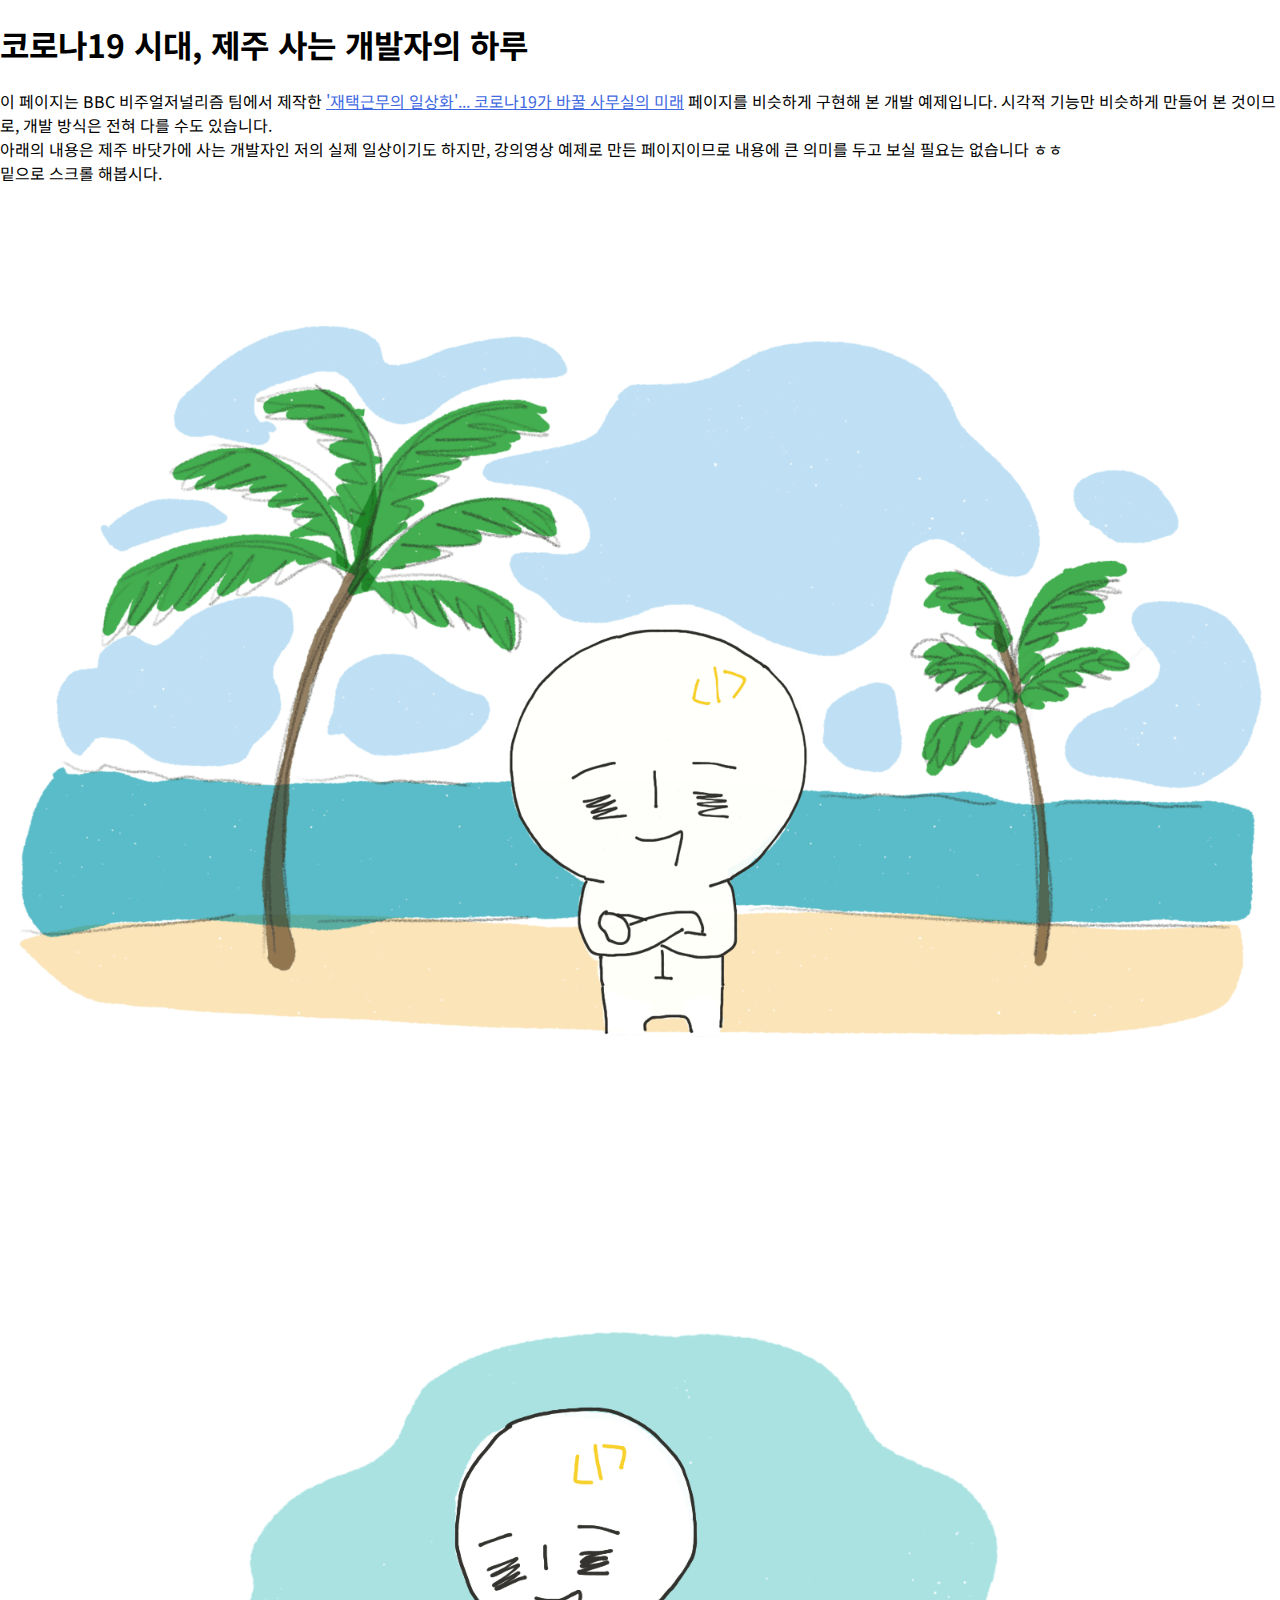
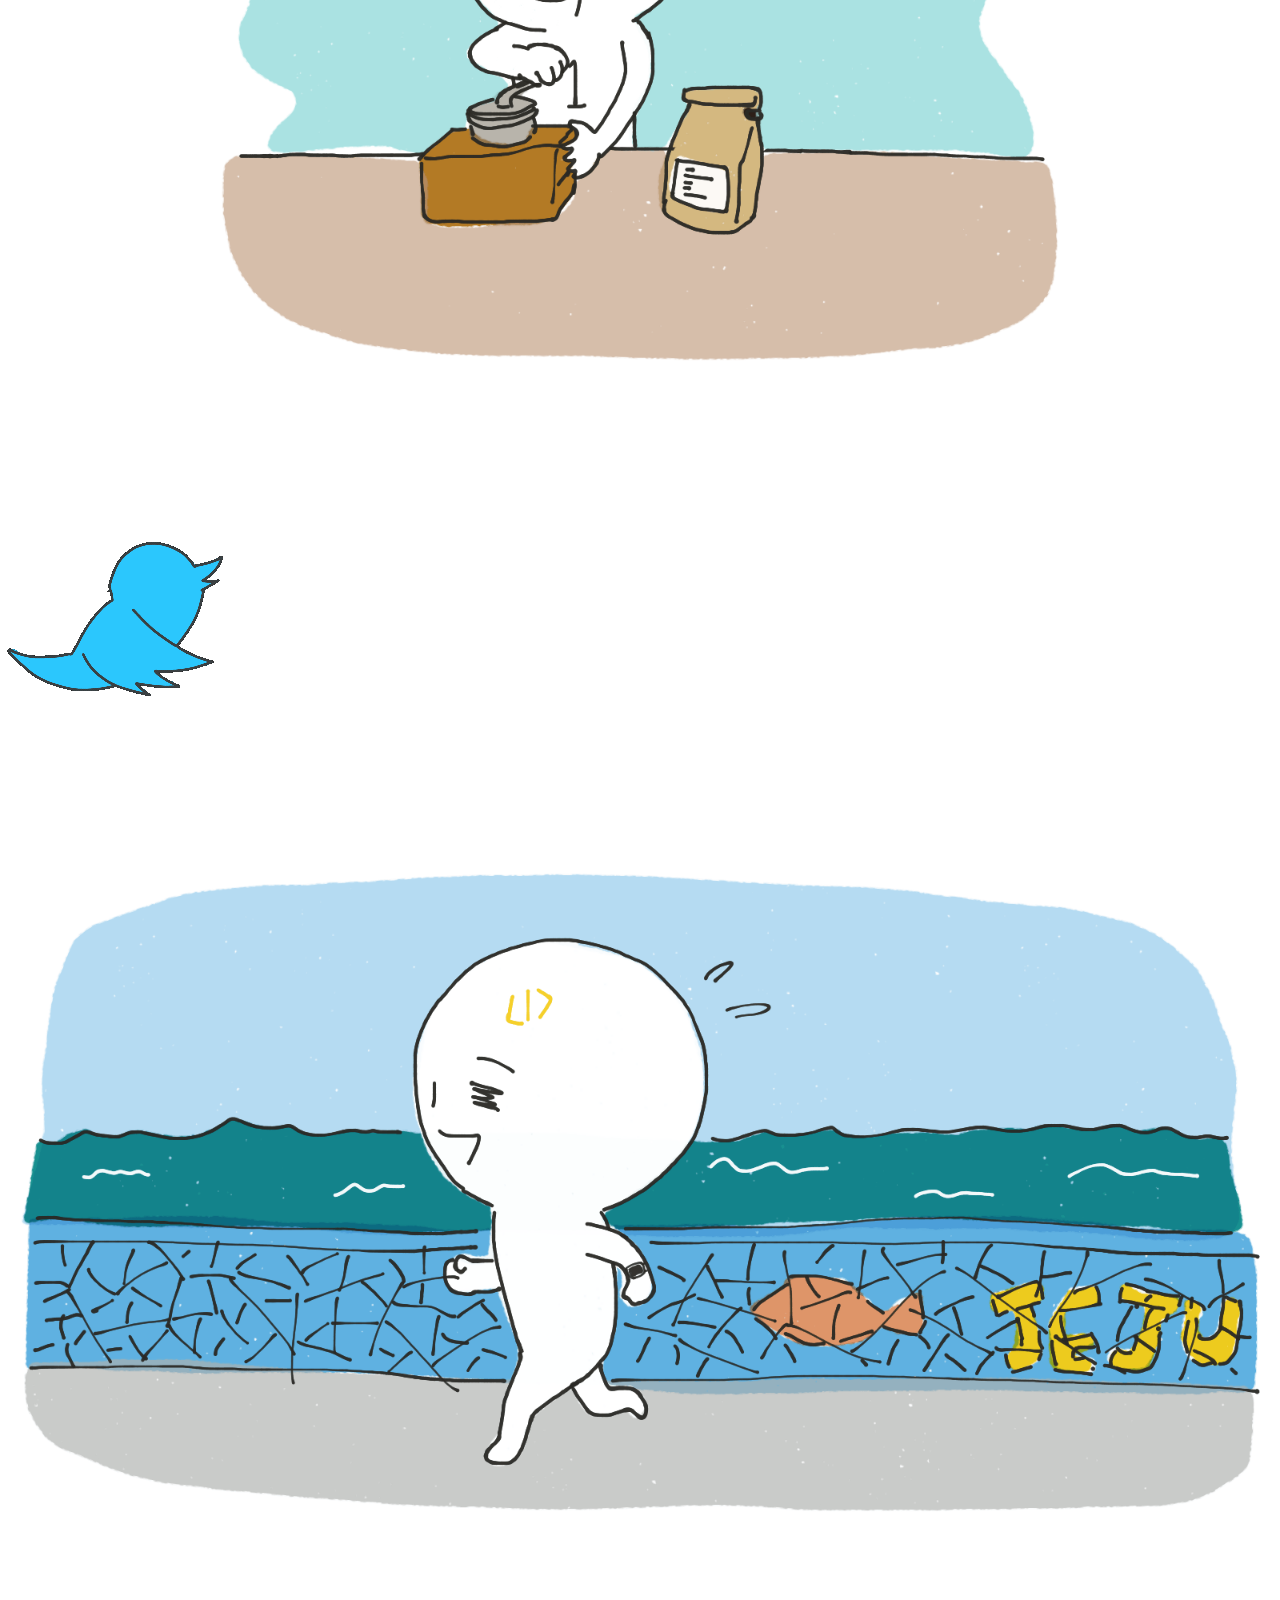
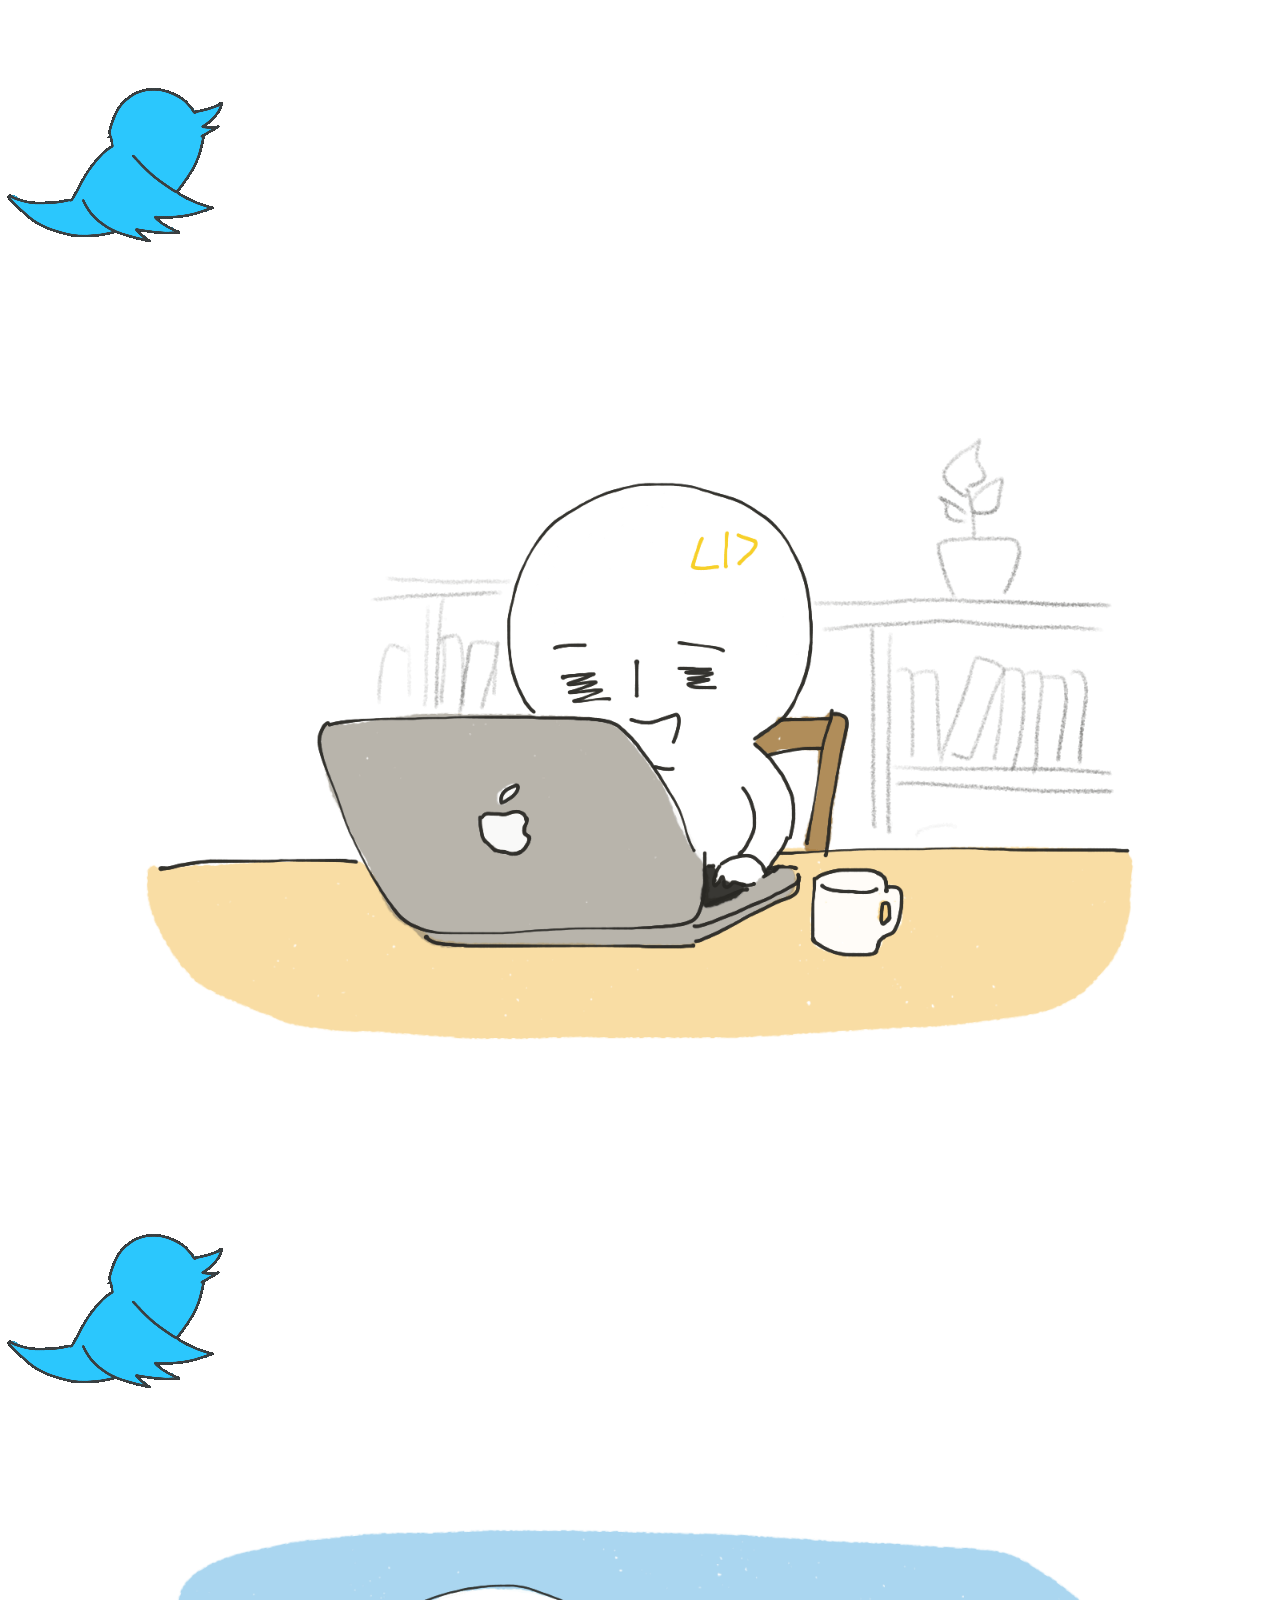
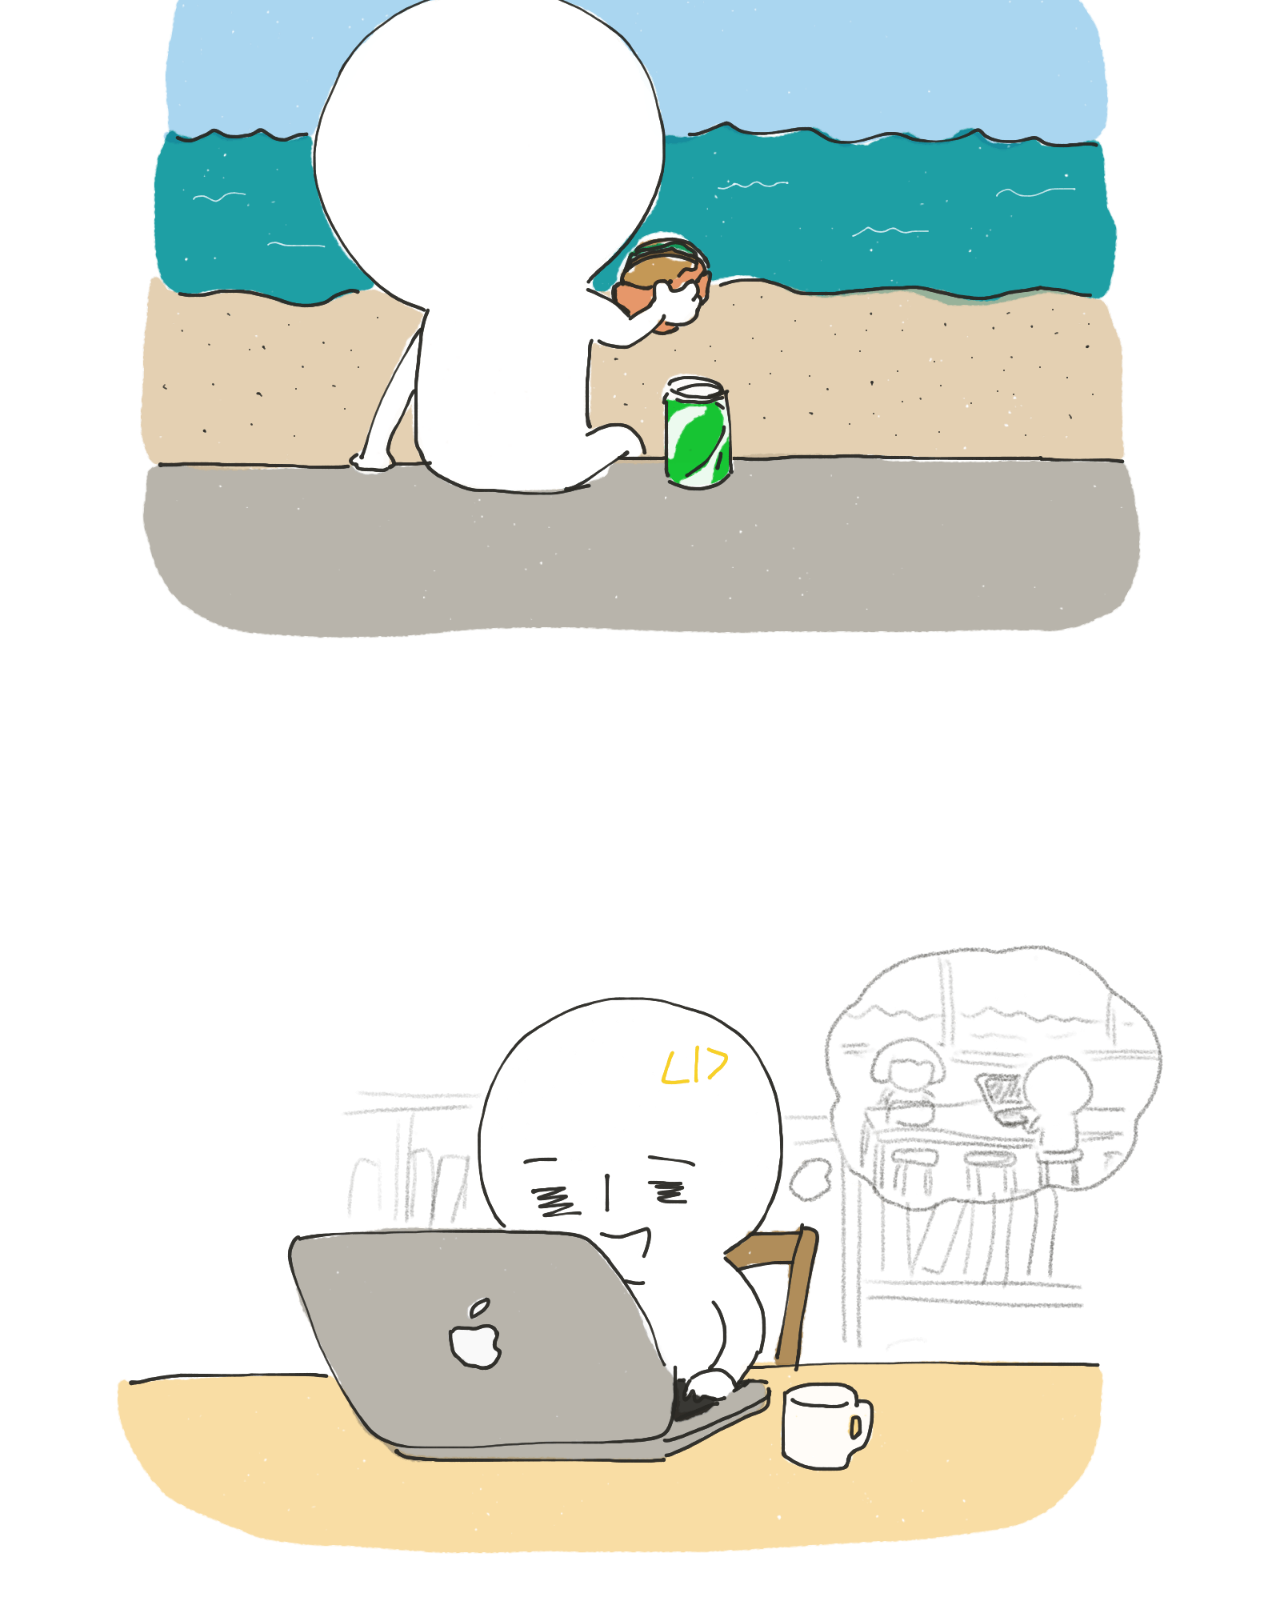
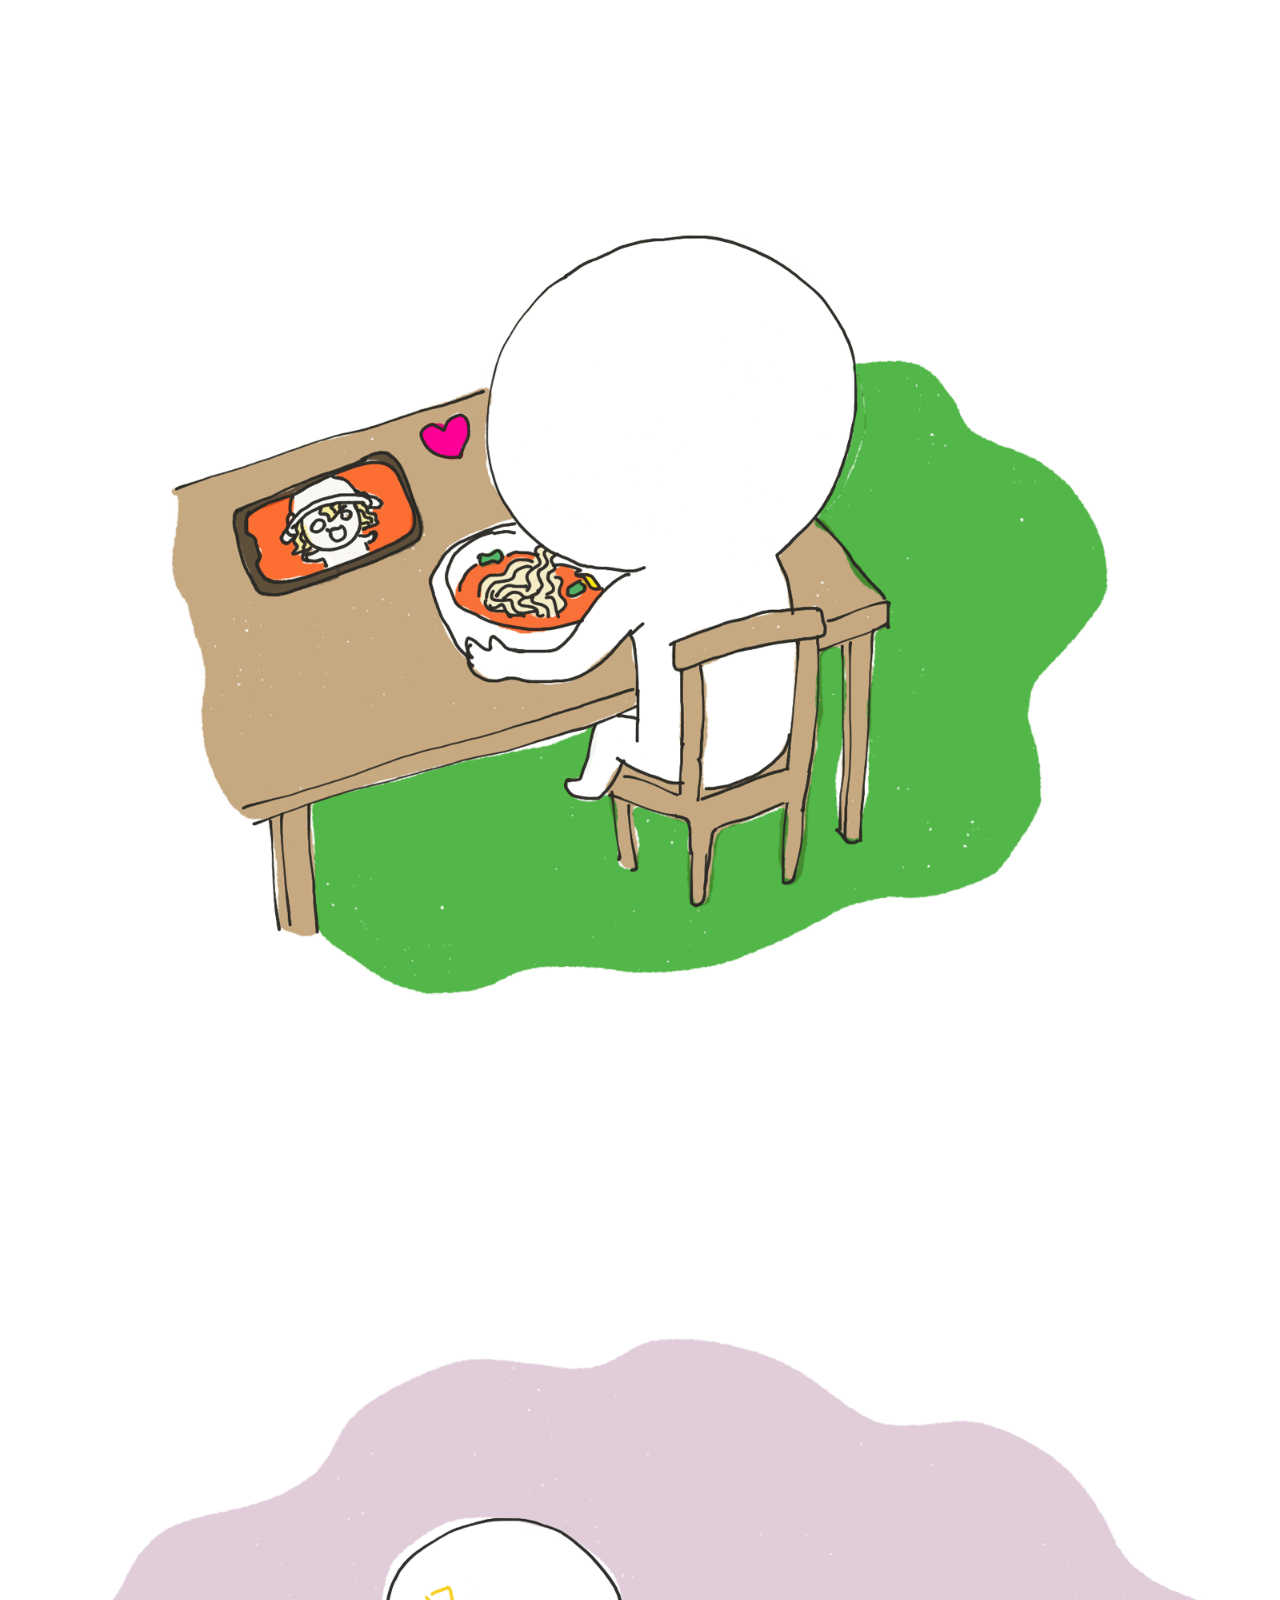
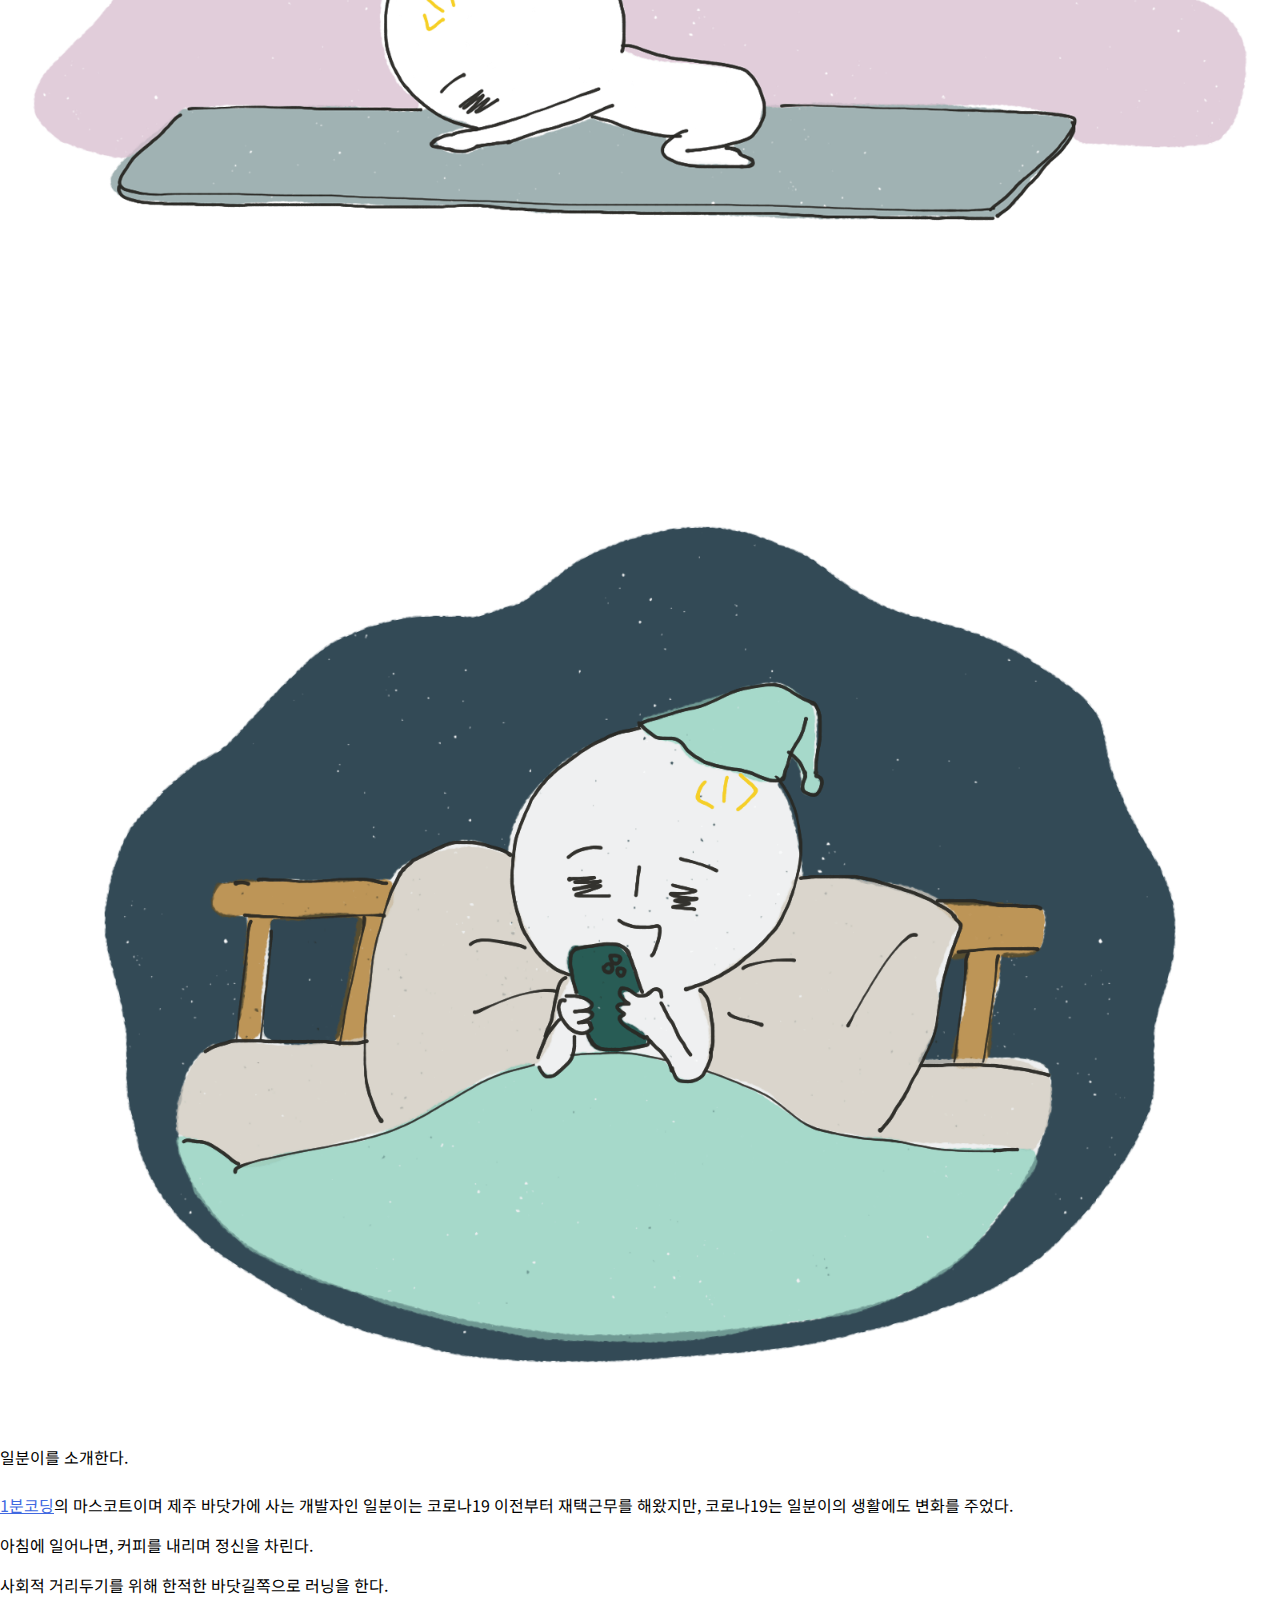
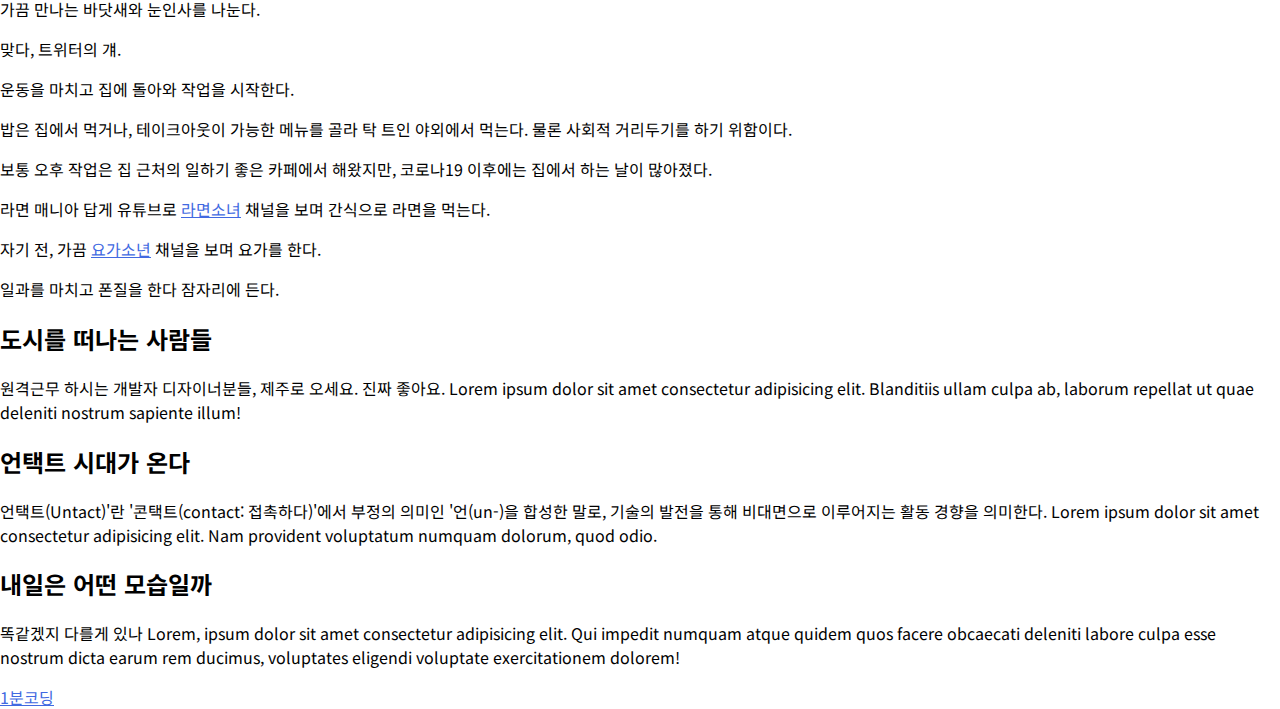
==== study/1mincoding-bbc-covid19/index.html @ d31d65f5 "강의 따라해보기" ====
<!DOCTYPE html>
<html lang="ko">
<head>
	<meta charset="UTF-8">
	<meta name="viewport" content="width=device-width, initial-scale=1.0">
	<title>1분코딩 예제 - 코로나19 시대, 제주 사는 개발자의 하루</title>
	<link href="https://fonts.googleapis.com/css2?family=Noto+Sans+KR:wght@400;700&display=swap" rel="stylesheet">
	<link rel="stylesheet" href="style.css">
</head>
<body>
	<header class="header">
		<div class="global-width">
			<h1 class="page-title">코로나19 시대, 제주 사는 개발자의 하루</h1>
			<p>
				이 페이지는 BBC 비주얼저널리즘 팀에서 제작한 <a href="https://www.bbc.com/korean/resources/idt-48d3c9a7-4063-4289-9726-611b5ea9d7b5" target="_blank">'재택근무의 일상화'... 코로나19가 바꿀 사무실의 미래</a> 페이지를 비슷하게 구현해 본 개발 예제입니다. 시각적 기능만 비슷하게 만들어 본 것이므로, 개발 방식은 전혀 다를 수도 있습니다.<br>아래의 내용은 제주 바닷가에 사는 개발자인 저의 실제 일상이기도 하지만, 강의영상 예제로 만든 페이지이므로 내용에 큰 의미를 두고 보실 필요는 없습니다 ㅎㅎ<br>밑으로 스크롤 해봅시다.
			</p>
		</div>
	</header>
	<section class="scroll-content">
		<div class="scroll-graphic">
			<div class="graphic-item"><img class="scene-img" src="images/00.png" alt=""></div>
			<div class="graphic-item"><img class="scene-img" src="images/01.png" alt=""></div>
			<div class="graphic-item" data-action="birdFlies">
				<img class="bird" src="images/bird.gif" alt="">
				<img class="scene-img" src="images/02.png" alt="">
			</div>
			<div class="graphic-item"><img class="scene-img" src="images/bird.gif" alt=""></div>
			<div class="graphic-item"><img class="scene-img" src="images/03.png" alt=""></div>
			<div class="graphic-item" data-action="birdFlies2">
				<img class="bird" src="images/bird.gif" alt="">
				<img class="scene-img" src="images/04.png" alt="">
			</div>
			<div class="graphic-item"><img class="scene-img" src="images/05.png" alt=""></div>
			<div class="graphic-item"><img class="scene-img" src="images/06.png" alt=""></div>
			<div class="graphic-item"><img class="scene-img" src="images/07.png" alt=""></div>
			<div class="graphic-item"><img class="scene-img" src="images/08.png" alt=""></div>
		</div>
		<div class="scroll-text global-width">
			<div class="step">
				<p>
					일분이를 소개한다.<br><br><a href="https://studiomeal.com" target="_blank">1분코딩</a>의 마스코트이며 제주 바닷가에 사는 개발자인 일분이는 코로나19 이전부터 재택근무를 해왔지만, 코로나19는 일분이의 생활에도 변화를 주었다.
				</p>
			</div>
			<div class="step">
				<p>
					아침에 일어나면, 커피를 내리며 정신을 차린다.
				</p>
			</div>
			<div class="step">
				<p>
					사회적 거리두기를 위해 한적한 바닷길쪽으로 러닝을 한다.<br>가끔 만나는 바닷새와 눈인사를 나눈다.
				</p>
			</div>
			<div class="step">
				<p>
					맞다, 트위터의 걔.
				</p>
			</div>
			<div class="step">
				<p>
					운동을 마치고 집에 돌아와 작업을 시작한다.
				</p>
			</div>
			<div class="step">
				<p>
					밥은 집에서 먹거나, 테이크아웃이 가능한 메뉴를 골라 탁 트인 야외에서 먹는다. 물론 사회적 거리두기를 하기 위함이다.
				</p>
			</div>
			<div class="step">
				<p>
					보통 오후 작업은 집 근처의 일하기 좋은 카페에서 해왔지만, 코로나19 이후에는 집에서 하는 날이 많아졌다.
				</p>
			</div>
			<div class="step">
				<p>
					라면 매니아 답게 유튜브로 <a href="https://www.youtube.com/channel/UCYzTR8jV9_xv1p25N2dNBQQ" target="_blank">라면소녀</a> 채널을 보며 간식으로 라면을 먹는다.
				</p>
			</div>
			<div class="step">
				<p>
					자기 전, 가끔 <a href="https://www.youtube.com/channel/UCkTRKCuFrRiXQm_gMG1uDvg" target="_blank">요가소년</a> 채널을 보며 요가를 한다.
				</p>
			</div>
			<div class="step">
				<p>
					일과를 마치고 <span class="strikethrough">폰질을 한다</span> 잠자리에 든다.
				</p>
			</div>
		</div>
	</section>
	<section class="normal-content global-width">
		<h2>도시를 떠나는 사람들</h2>
		<p>원격근무 하시는 개발자 디자이너분들, 제주로 오세요. 진짜 좋아요. Lorem ipsum dolor sit amet consectetur adipisicing elit. Blanditiis ullam culpa ab, laborum repellat ut quae deleniti nostrum sapiente illum!</p>
		<h2>언택트 시대가 온다</h2>
		<p>언택트(Untact)'란 '콘택트(contact: 접촉하다)'에서 부정의 의미인 '언(un-)을 합성한 말로, 기술의 발전을 통해 비대면으로 이루어지는 활동 경향을 의미한다. Lorem ipsum dolor sit amet consectetur adipisicing elit. Nam provident voluptatum numquam dolorum, quod odio.</p>
		<h2>내일은 어떤 모습일까</h2>
		<p>똑같겠지 다를게 있나 Lorem, ipsum dolor sit amet consectetur adipisicing elit. Qui impedit numquam atque quidem quos facere obcaecati deleniti labore culpa esse nostrum dicta earum rem ducimus, voluptates eligendi voluptate exercitationem dolorem!</p>
	</section>
	<footer class="global-footer">
		<a href="https://www.youtube.com/channel/UC_s1FC7s5YVwDImzv-WG93Q" target="blank">1분코딩</a>
	</footer>

	<script src="main.js"></script>
</body>
</html>
---- study/1mincoding-bbc-covid19/style.css ----
html {
	font-family: 'Noto Sans KR', sans-serif;
}
body {
	margin: 0;
}
div, section, header, footer, p, h1, h2 {
	box-sizing: border-box;
}
a {
	color: royalblue;
}
img {
	max-width: 100%;
	height: auto;
}
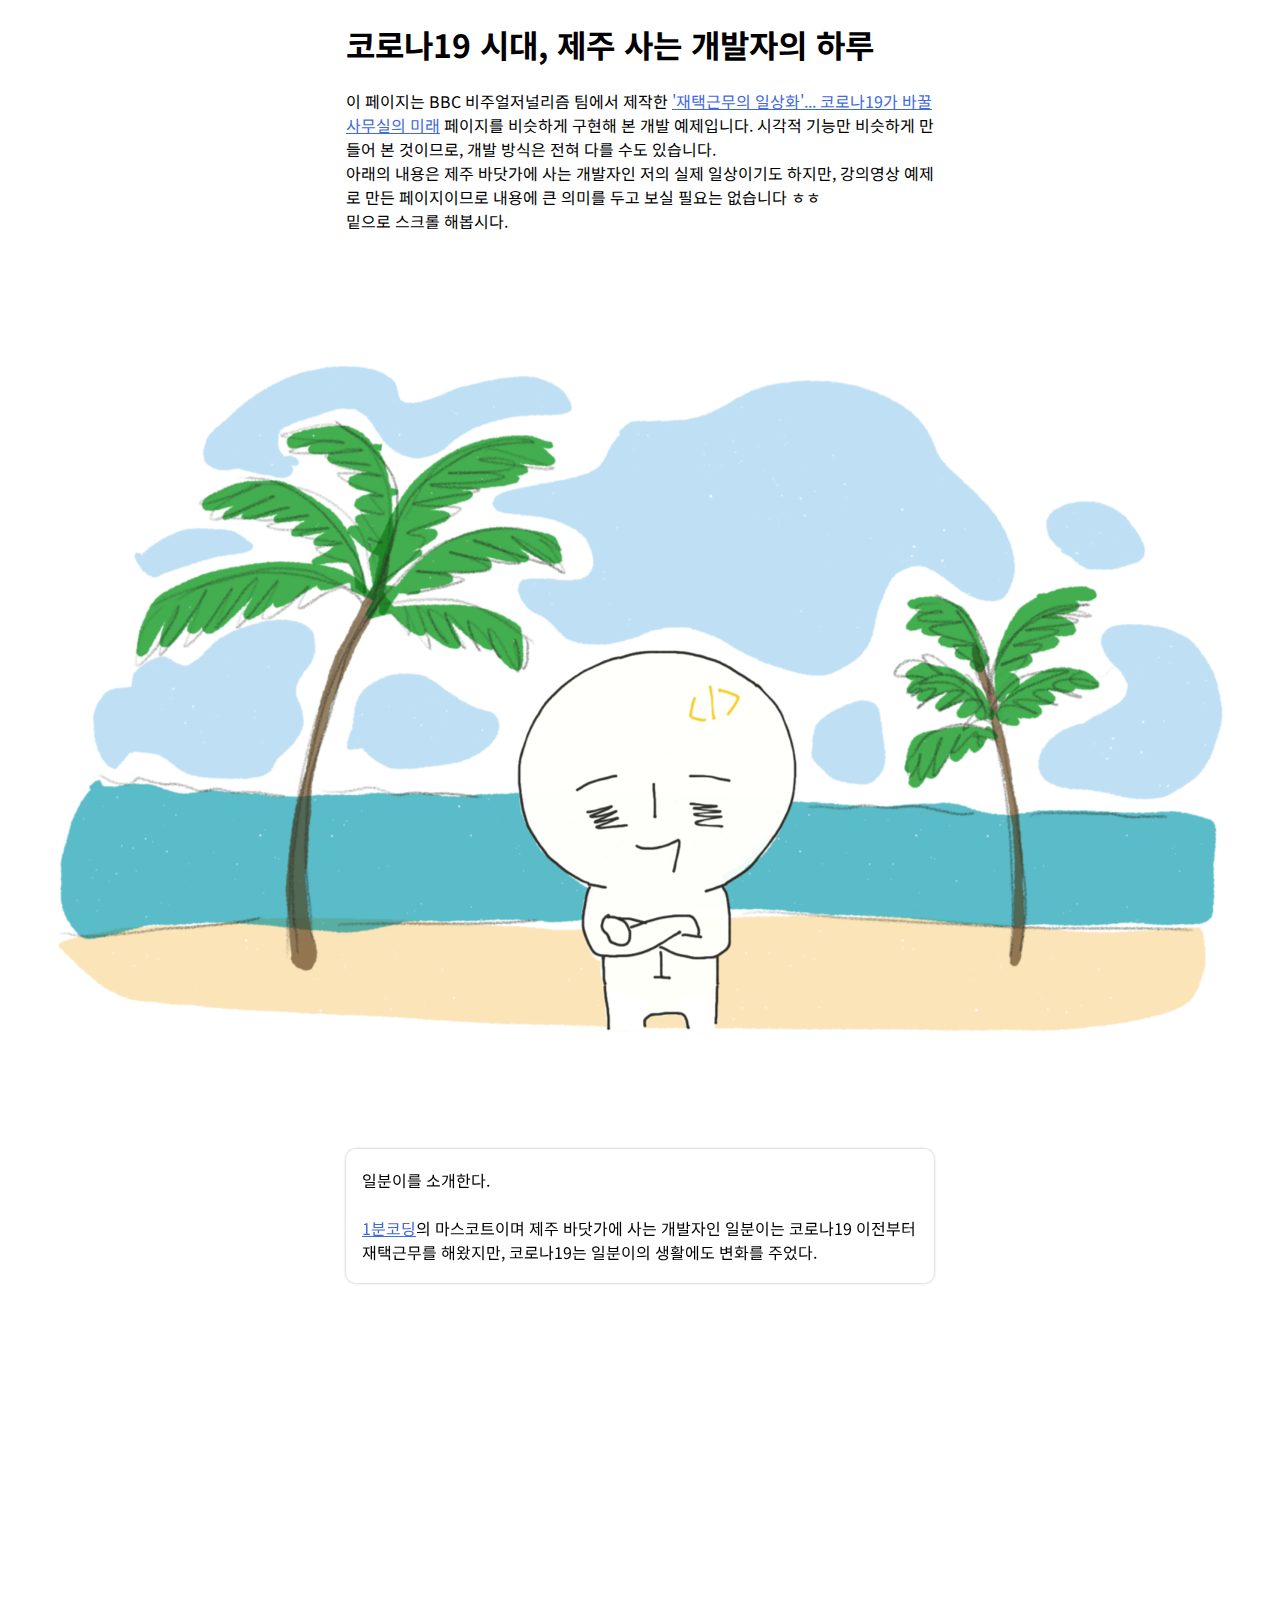
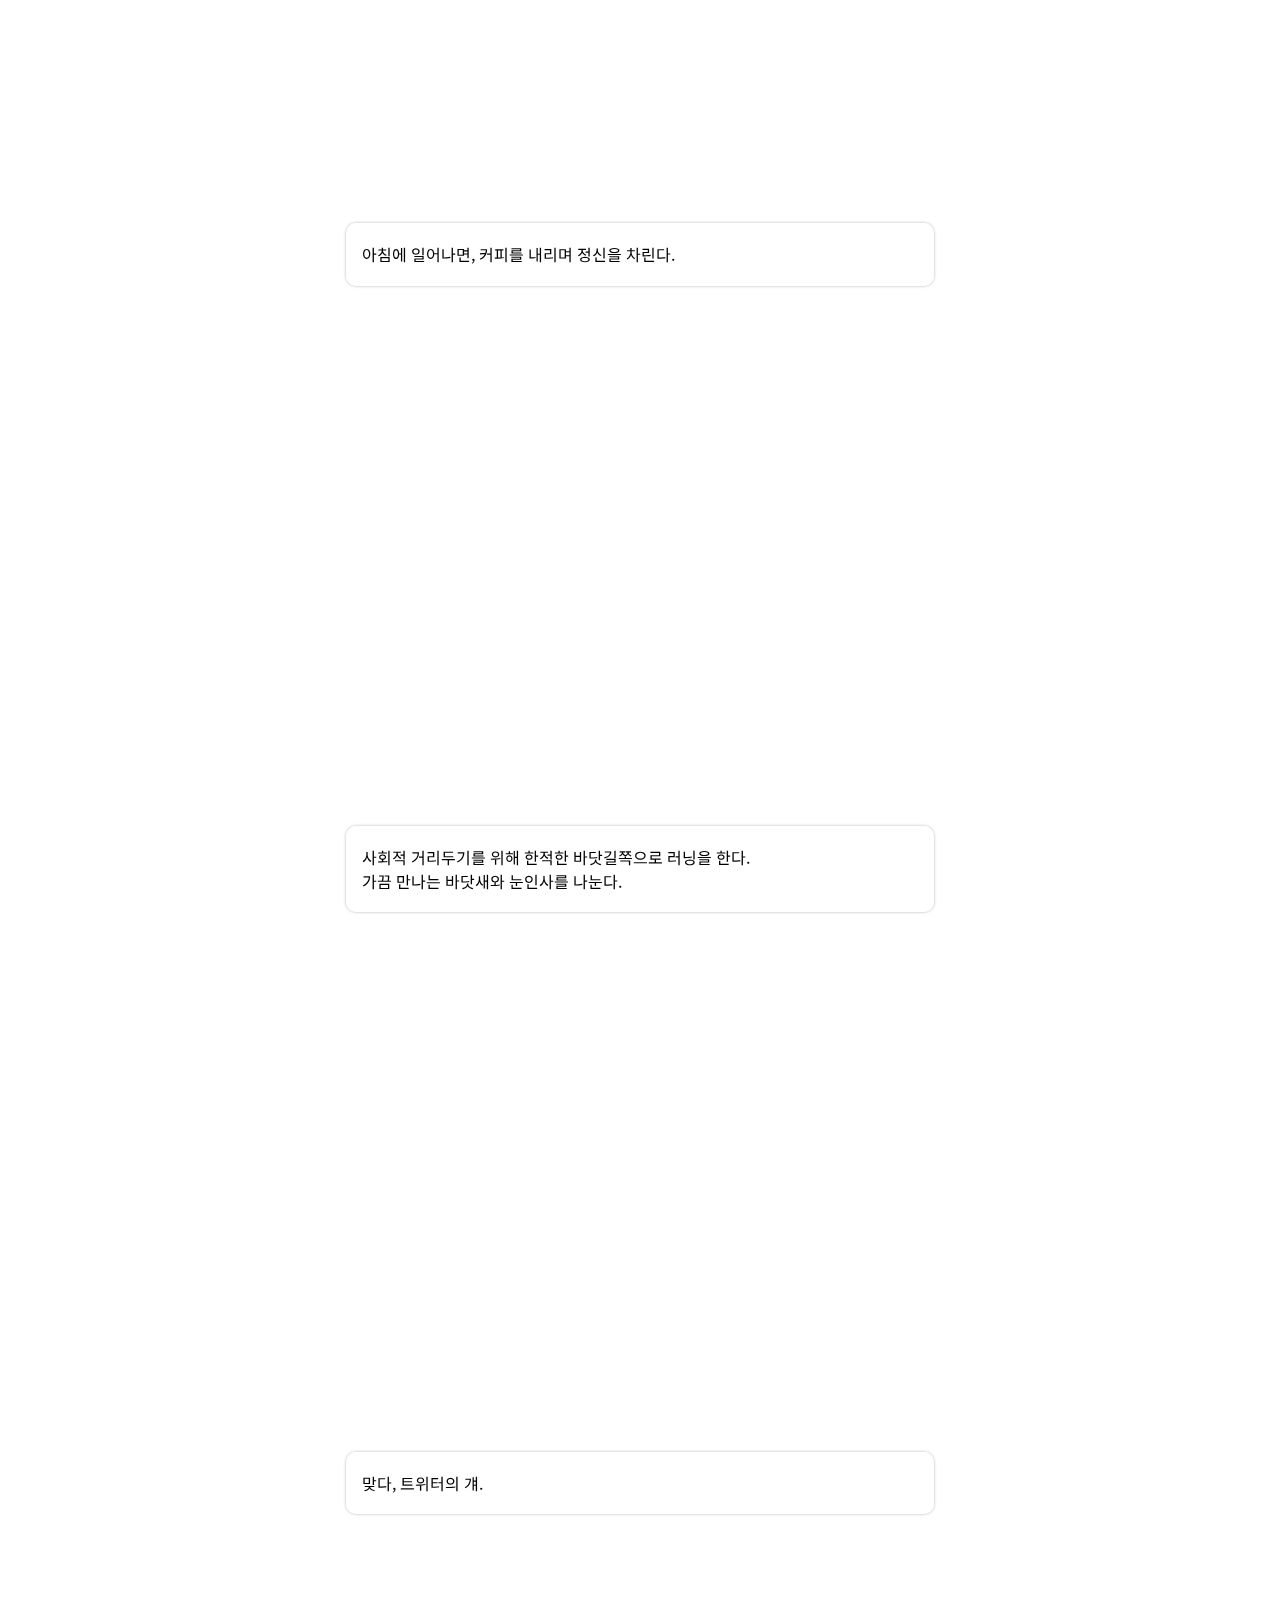
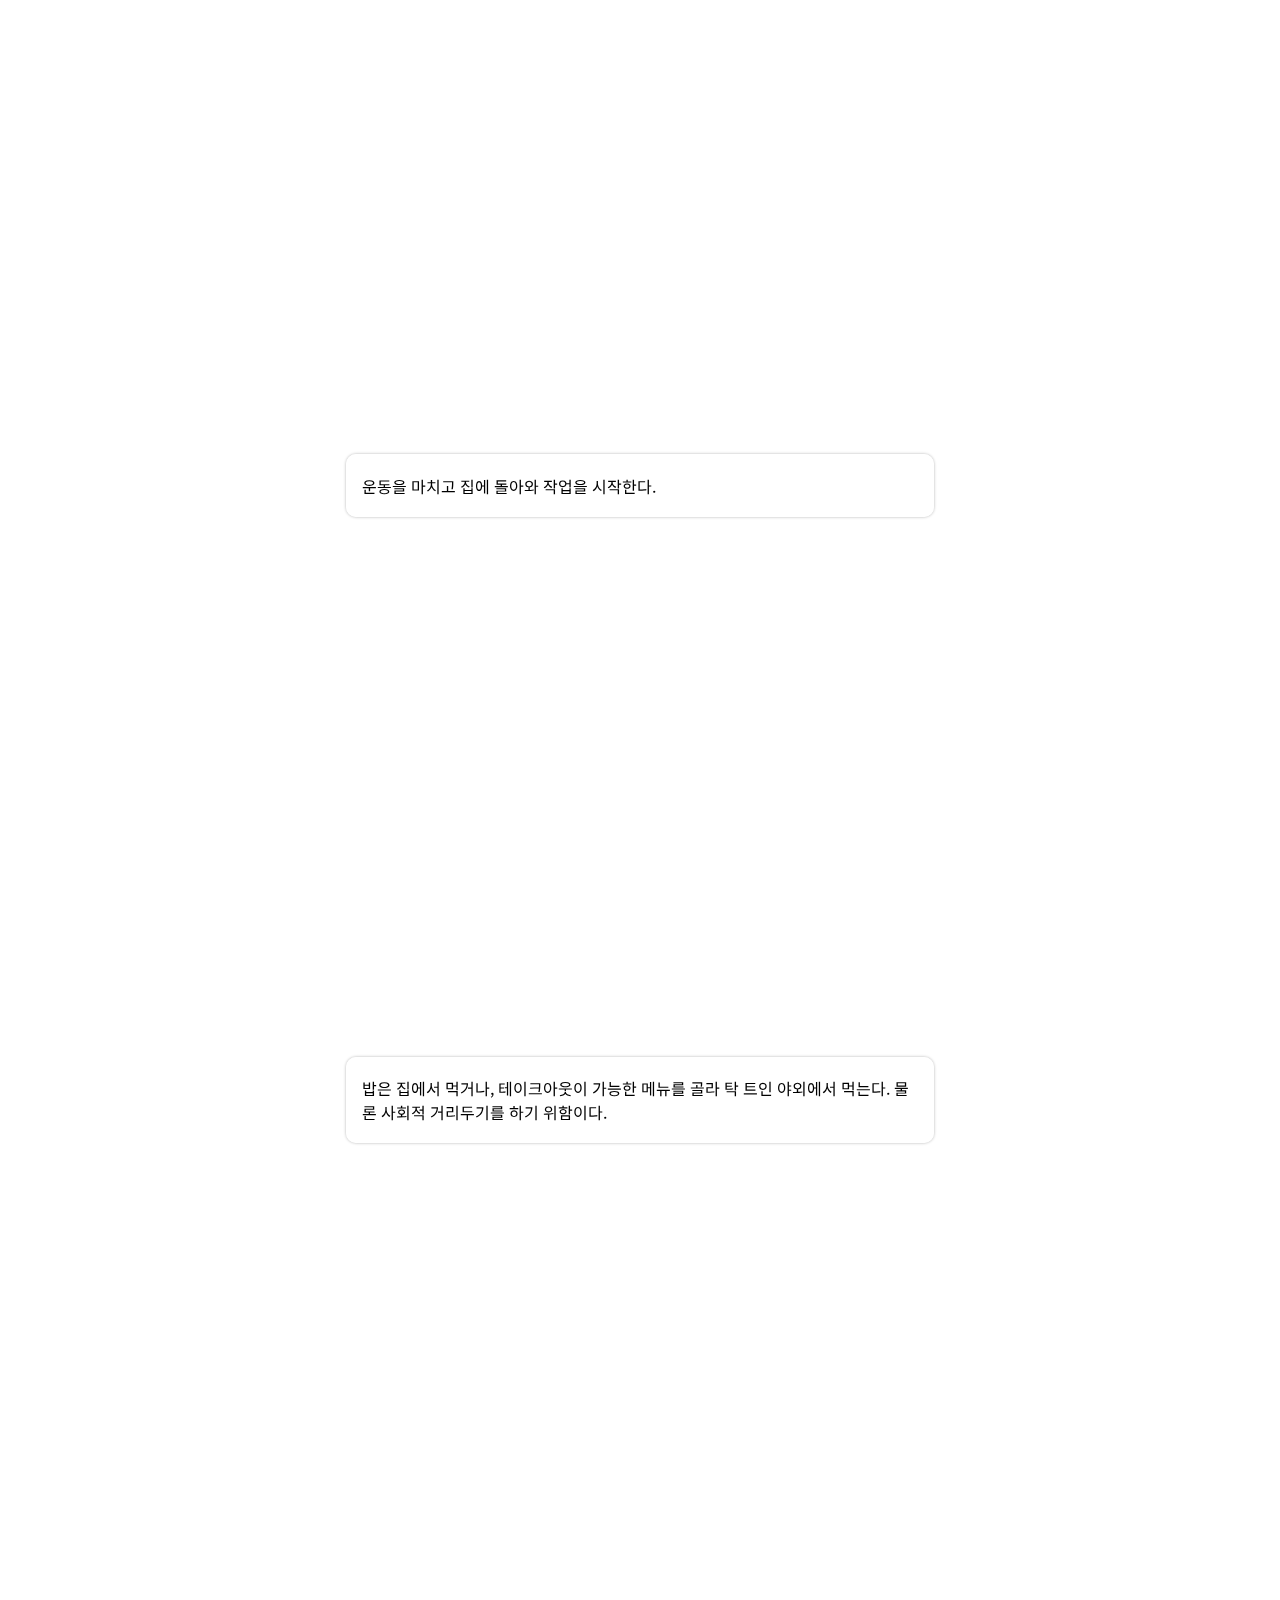
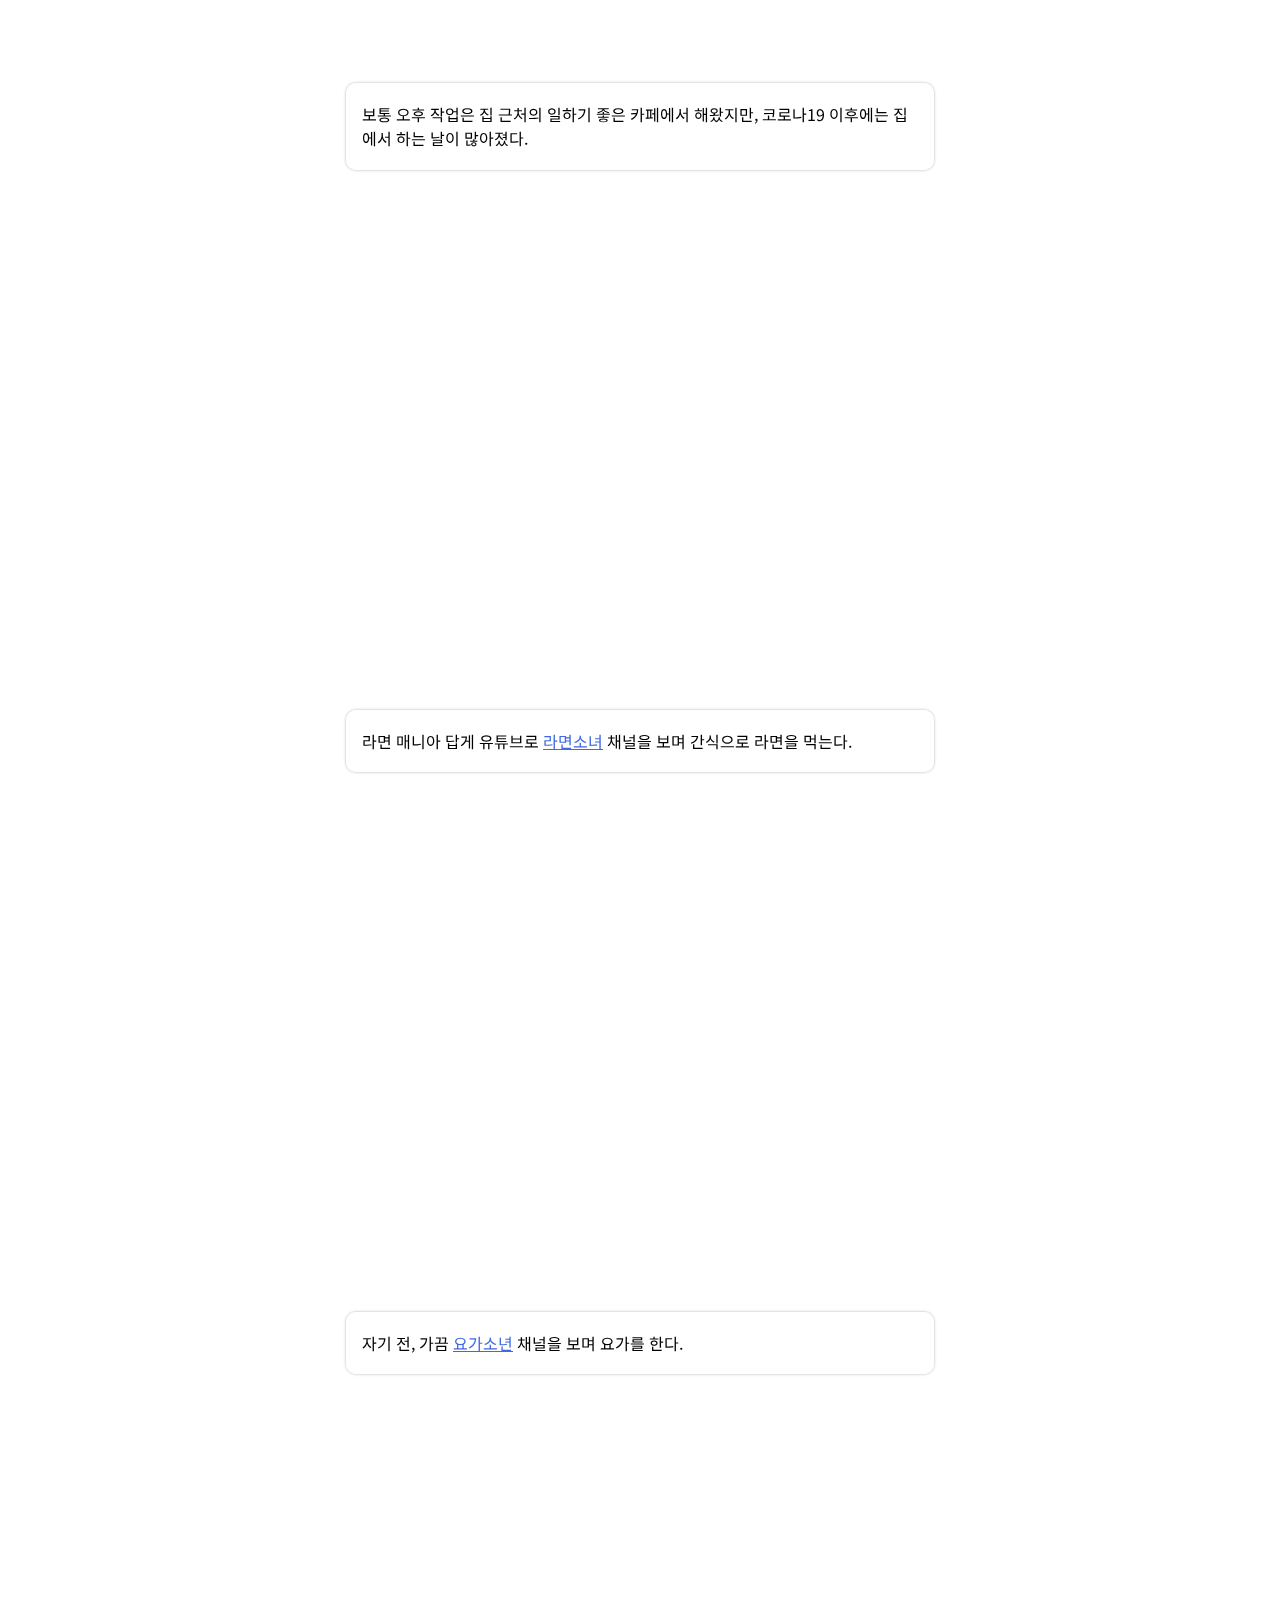
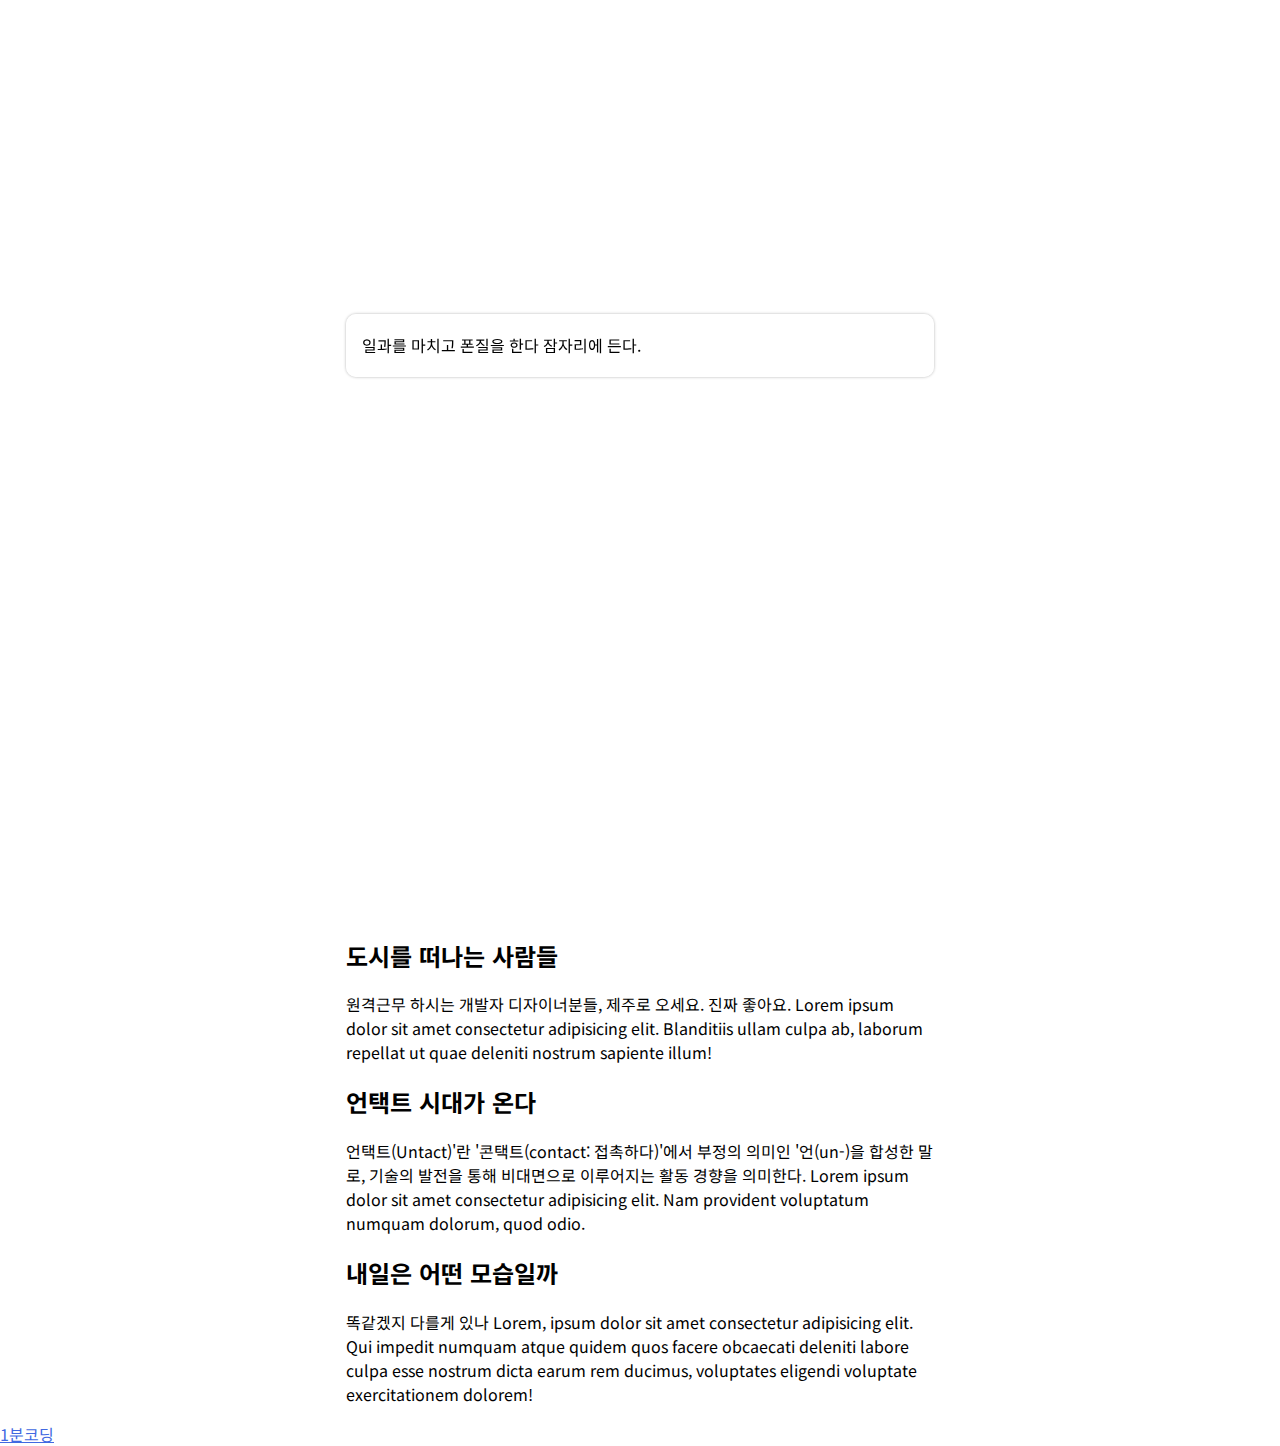
==== commit 0d1e9516: "JS part 1 - 21분51초까지" ====
--- a/study/1mincoding-bbc-covid19/index.html
+++ b/study/1mincoding-bbc-covid19/index.html
@@ -18,16 +18,16 @@
 	</header>
 	<section class="scroll-content">
 		<div class="scroll-graphic">
-			<div class="graphic-item"><img class="scene-img" src="images/00.png" alt=""></div>
+			<div data-index class="graphic-item"><img class="scene-img" src="images/00.png" alt=""></div>
 			<div class="graphic-item"><img class="scene-img" src="images/01.png" alt=""></div>
 			<div class="graphic-item" data-action="birdFlies">
-				<img class="bird" src="images/bird.gif" alt="">
+				<!-- <img class="bird" src="images/bird.gif" alt=""> -->
 				<img class="scene-img" src="images/02.png" alt="">
 			</div>
 			<div class="graphic-item"><img class="scene-img" src="images/bird.gif" alt=""></div>
 			<div class="graphic-item"><img class="scene-img" src="images/03.png" alt=""></div>
 			<div class="graphic-item" data-action="birdFlies2">
-				<img class="bird" src="images/bird.gif" alt="">
+				<!-- <img class="bird" src="images/bird.gif" alt=""> -->
 				<img class="scene-img" src="images/04.png" alt="">
 			</div>
 			<div class="graphic-item"><img class="scene-img" src="images/05.png" alt=""></div>
--- a/study/1mincoding-bbc-covid19/style.css
+++ b/study/1mincoding-bbc-covid19/style.css
@@ -1,16 +1,66 @@
 html {
 	font-family: 'Noto Sans KR', sans-serif;
 }
+
 body {
 	margin: 0;
 }
+
 div, section, header, footer, p, h1, h2 {
 	box-sizing: border-box;
 }
+
 a {
 	color: royalblue;
 }
+
 img {
 	max-width: 100%;
 	height: auto;
 }
+
+.global-width{
+	max-width: 620px;
+	margin: 0 auto;
+	padding: 0 1rem;
+}
+
+.scroll-graphic{
+	position: sticky;
+	top: 0;
+	height: 100vh;
+}
+
+.graphic-item{
+	display: flex;
+	align-items: center;
+	justify-content: center;
+	position: absolute;
+	top: 0;
+	left: 0;
+	width: 100%;
+	height: 100%;
+	opacity: 0;
+	transition: 0.5s;
+}
+
+.visible{
+	opacity: 1;
+}
+
+.scene-img{
+	max-height: 100vh;
+}
+
+.scroll-text{
+	position: relative;
+	padding-bottom: 1px;
+}
+
+.step{
+	margin-bottom: 60vh;
+	padding: 0.2rem 1rem;
+	border-radius: 10px;
+	background: rgba(255,255,255,0.8);
+	box-shadow: rgba(0,0,0,0.3) 0 0 3px;
+}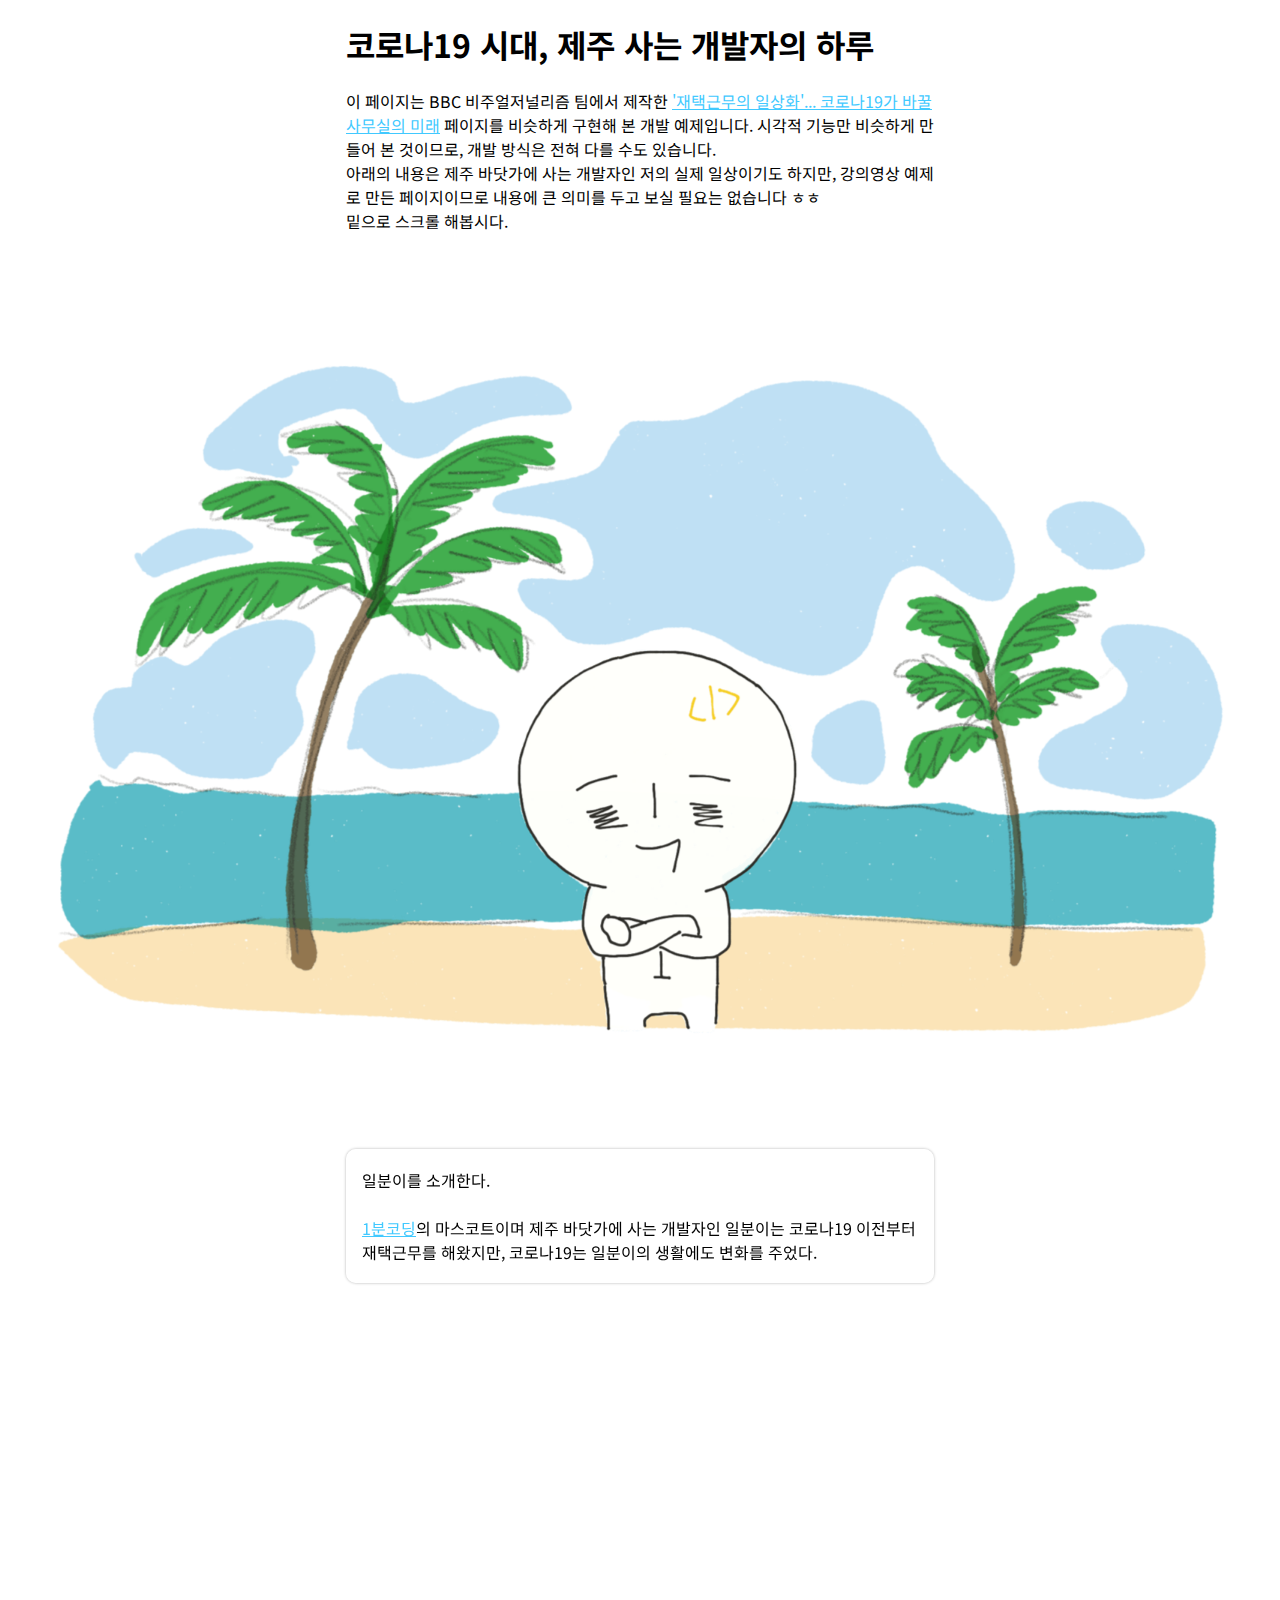
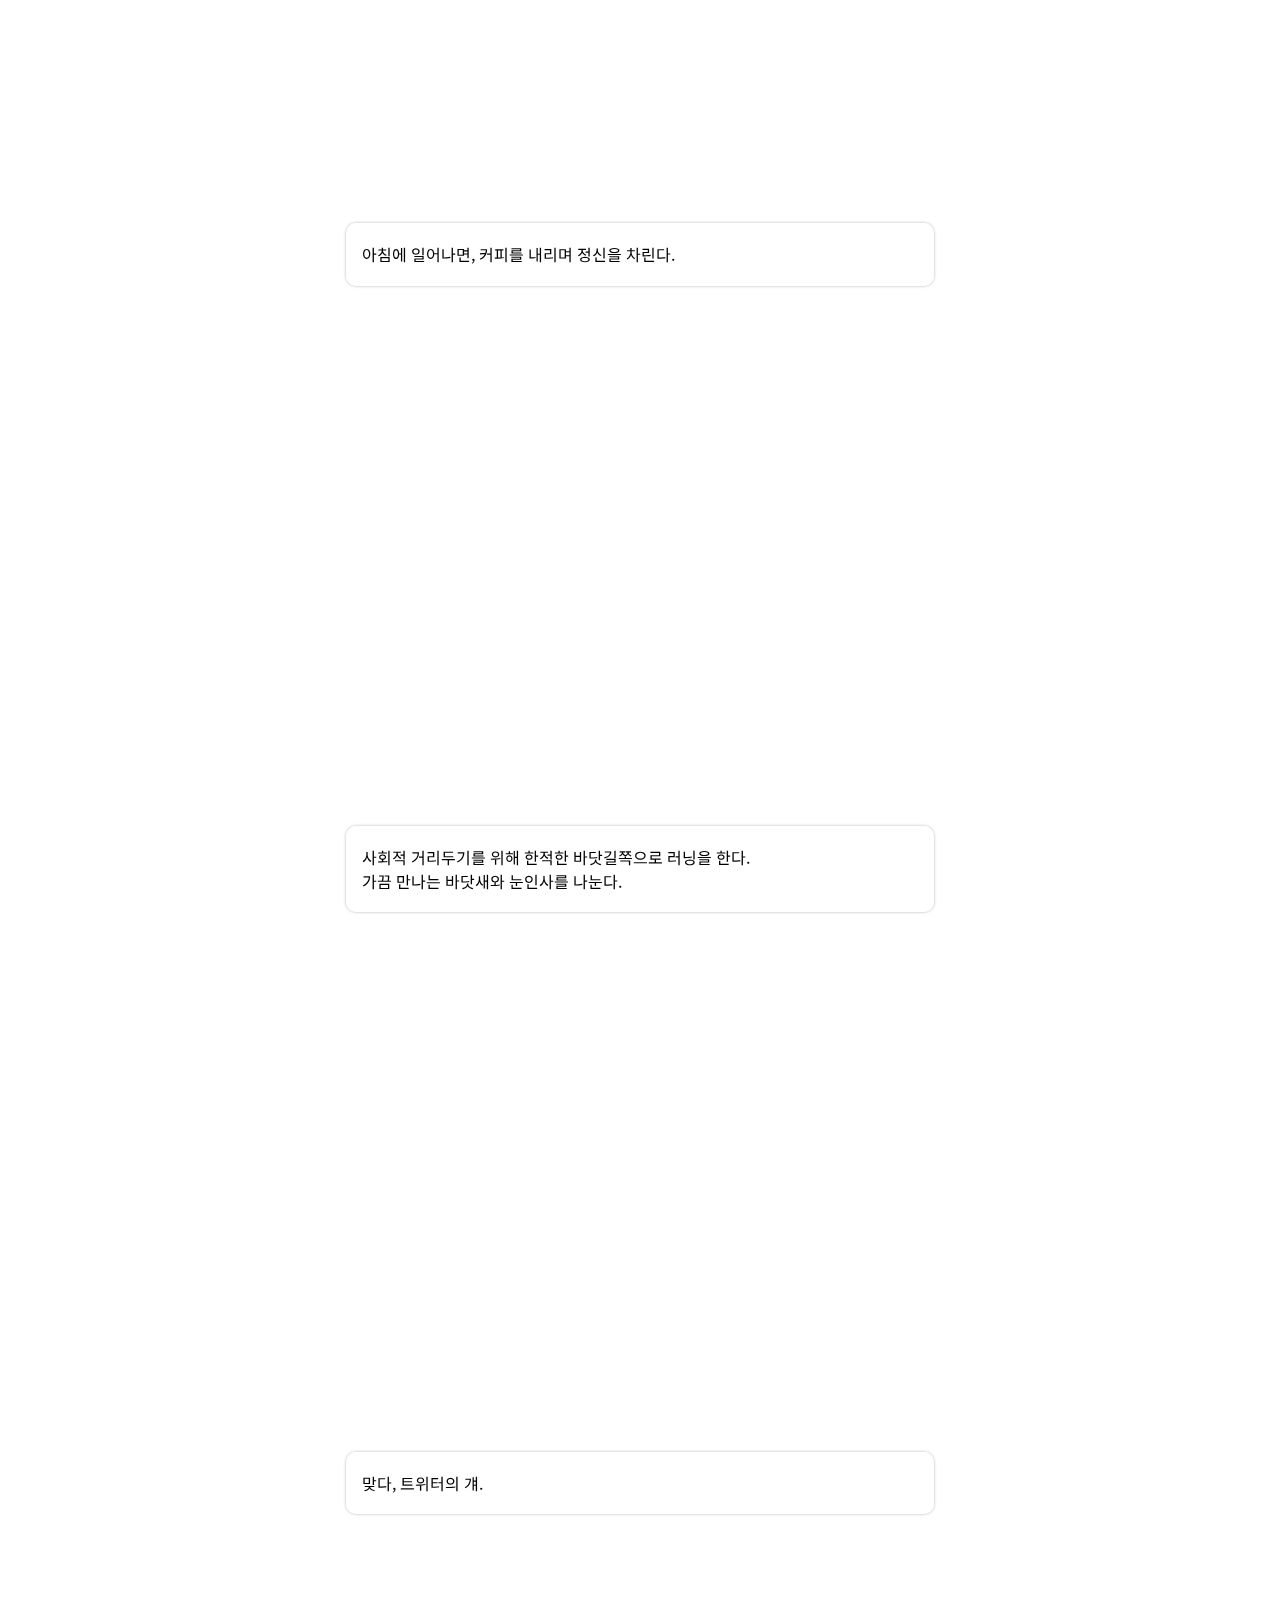
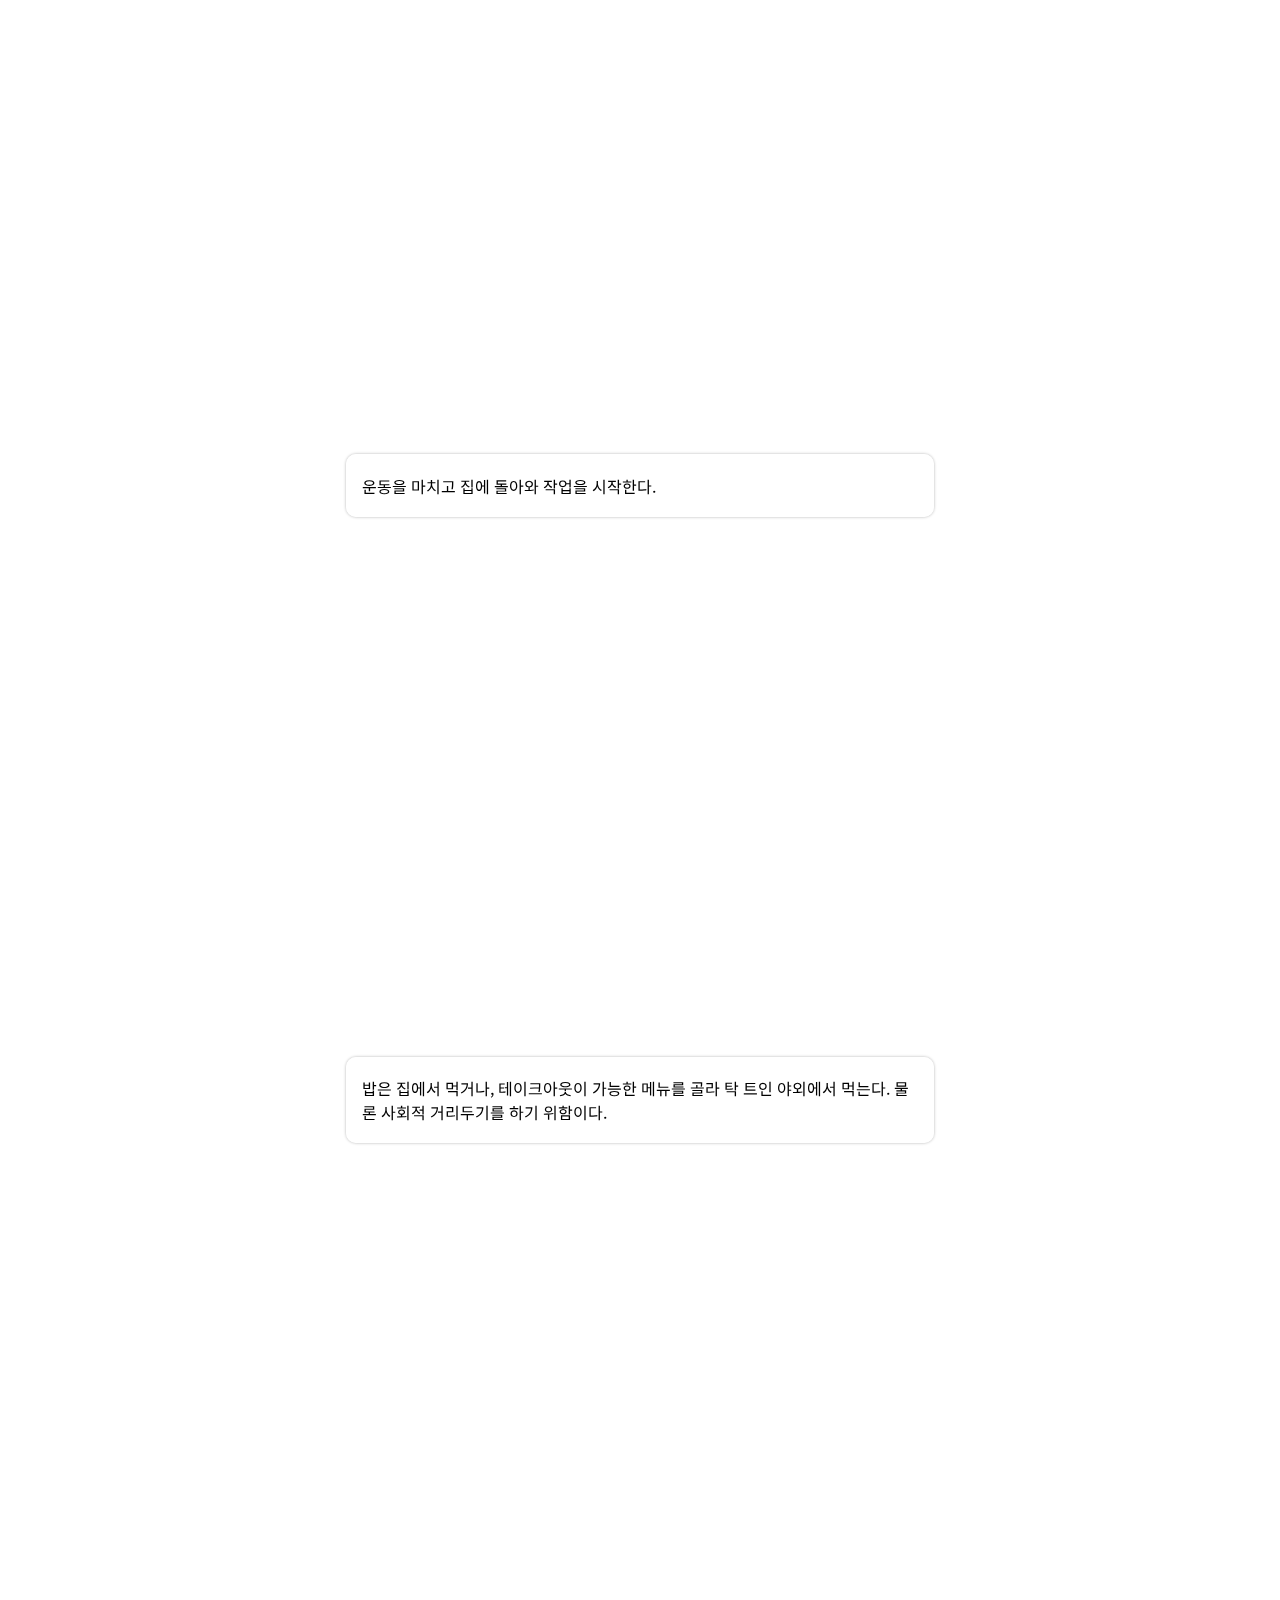
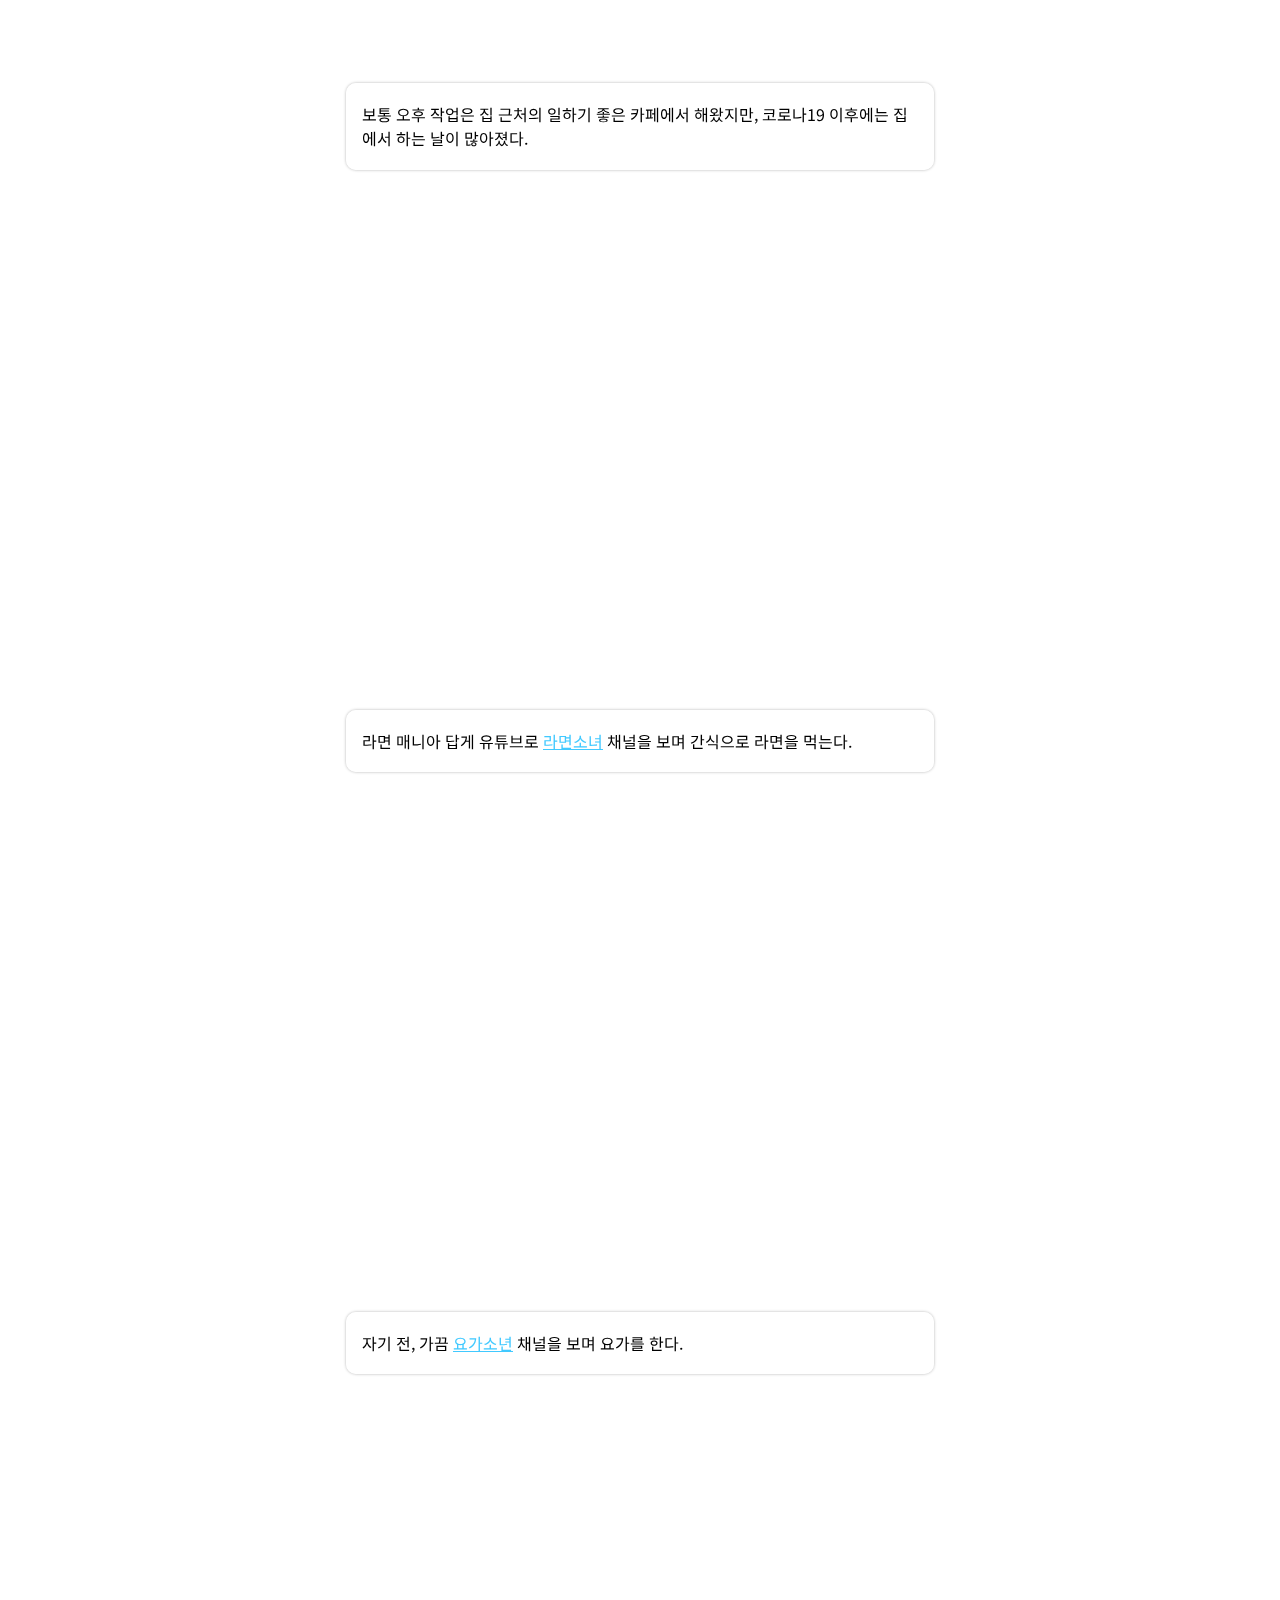
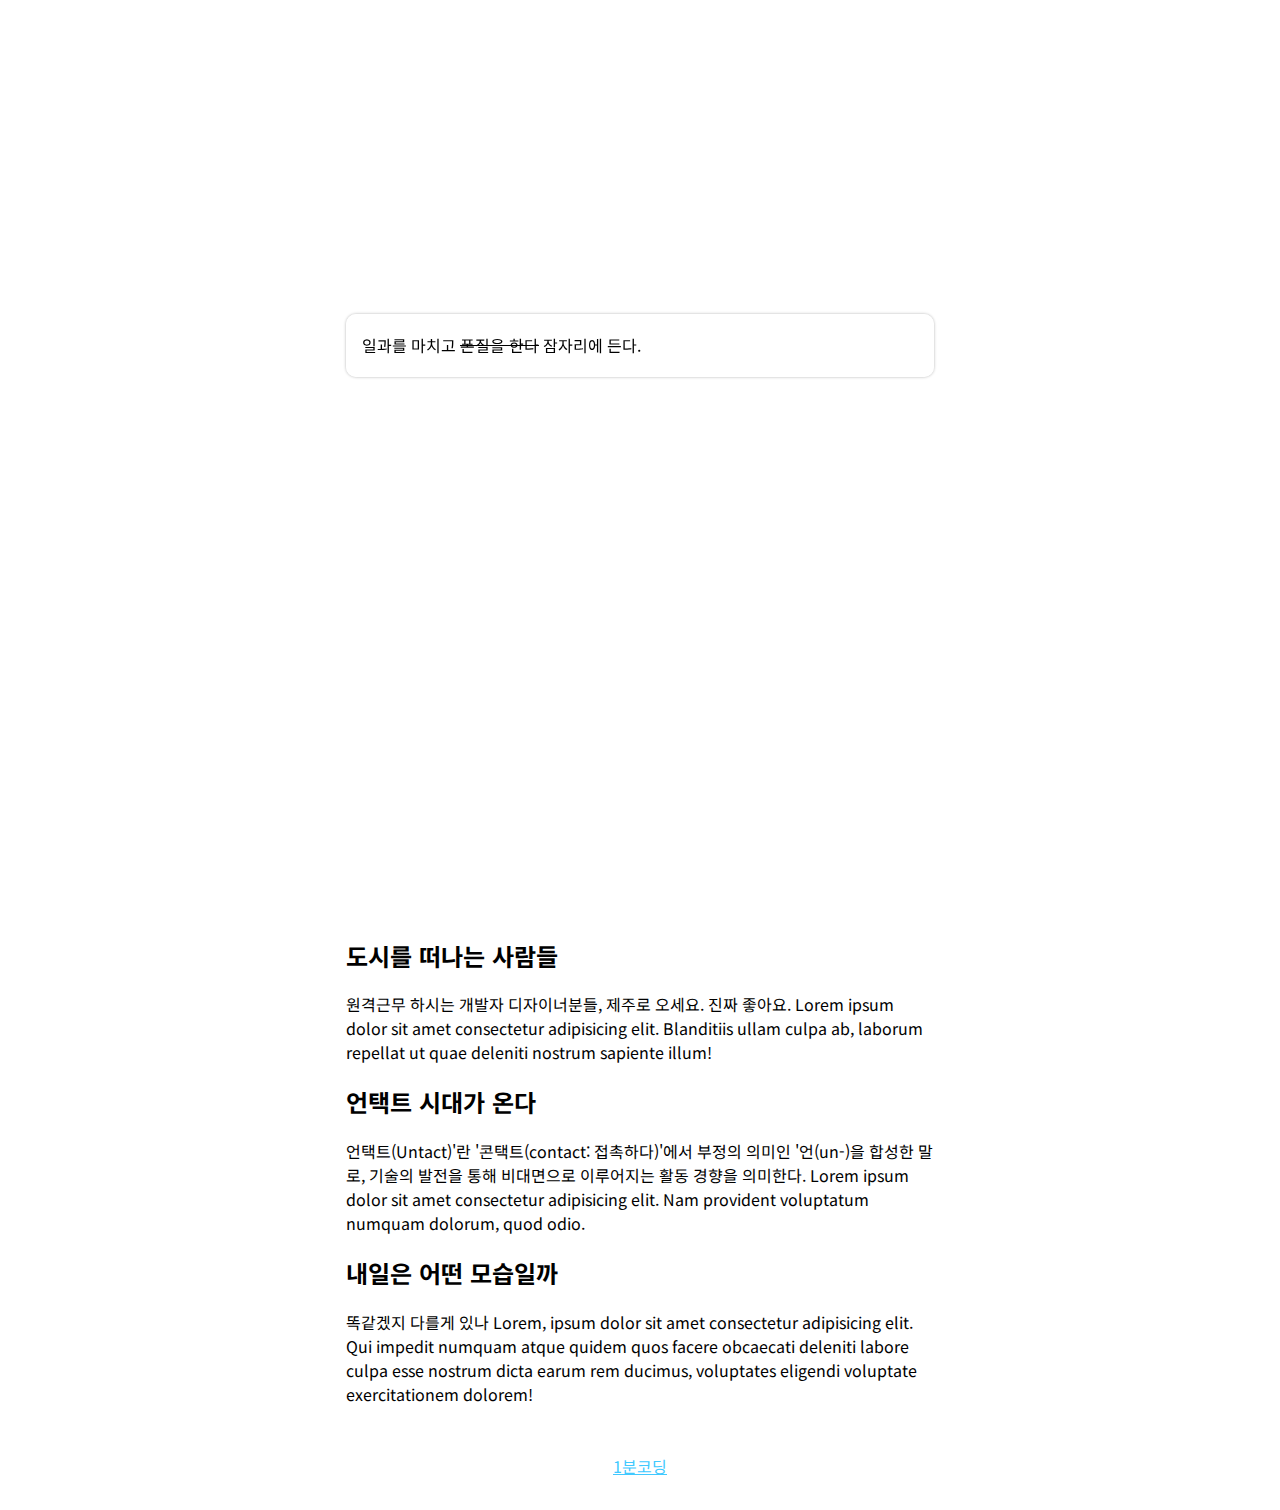
==== commit db25a444: "강의 따라해보고 scss로 정리" ====
--- a/study/1mincoding-bbc-covid19/index.html
+++ b/study/1mincoding-bbc-covid19/index.html
@@ -5,7 +5,7 @@
 	<meta name="viewport" content="width=device-width, initial-scale=1.0">
 	<title>1분코딩 예제 - 코로나19 시대, 제주 사는 개발자의 하루</title>
 	<link href="https://fonts.googleapis.com/css2?family=Noto+Sans+KR:wght@400;700&display=swap" rel="stylesheet">
-	<link rel="stylesheet" href="style.css">
+	<link rel="stylesheet" href="css/style.css">
 </head>
 <body>
 	<header class="header">
@@ -18,16 +18,16 @@
 	</header>
 	<section class="scroll-content">
 		<div class="scroll-graphic">
-			<div data-index class="graphic-item"><img class="scene-img" src="images/00.png" alt=""></div>
+			<div class="graphic-item"><img class="scene-img" src="images/00.png" alt=""></div>
 			<div class="graphic-item"><img class="scene-img" src="images/01.png" alt=""></div>
 			<div class="graphic-item" data-action="birdFlies">
-				<!-- <img class="bird" src="images/bird.gif" alt=""> -->
+				<img class="bird" src="images/bird.gif" alt="">
 				<img class="scene-img" src="images/02.png" alt="">
 			</div>
 			<div class="graphic-item"><img class="scene-img" src="images/bird.gif" alt=""></div>
 			<div class="graphic-item"><img class="scene-img" src="images/03.png" alt=""></div>
 			<div class="graphic-item" data-action="birdFlies2">
-				<!-- <img class="bird" src="images/bird.gif" alt=""> -->
+				<img class="bird" src="images/bird.gif" alt="">
 				<img class="scene-img" src="images/04.png" alt="">
 			</div>
 			<div class="graphic-item"><img class="scene-img" src="images/05.png" alt=""></div>
--- a/study/1mincoding-bbc-covid19/css/style.css
+++ b/study/1mincoding-bbc-covid19/css/style.css
@@ -0,0 +1,85 @@
+html {
+  font-family: "Noto Sans KR", sans-serif;
+}
+
+body {
+  margin: 0;
+}
+
+div, section, header, footer, p, h1, h2 {
+  box-sizing: border-box;
+}
+
+a {
+  color: rgb(65, 201, 255);
+}
+
+img {
+  max-width: 100%;
+  height: auto;
+}
+
+.global-width {
+  max-width: 620px;
+  margin: 0 auto;
+  padding: 0 1rem;
+}
+
+.scroll-graphic {
+  overflow-x: hidden;
+  position: sticky;
+  top: 0;
+  height: 100vh;
+}
+.scroll-graphic .graphic-item {
+  display: flex;
+  align-items: center;
+  justify-content: center;
+  position: absolute;
+  top: 0;
+  left: 0;
+  width: 100%;
+  height: 100%;
+  opacity: 0;
+  transition: 0.5s;
+  will-change: opacity;
+}
+.scroll-graphic .graphic-item.visible {
+  opacity: 1;
+}
+.scroll-graphic .graphic-item .scene-img {
+  max-height: 100vh;
+}
+.scroll-graphic .graphic-item .bird {
+  position: absolute;
+  bottom: 70%;
+  left: 0;
+  width: 15vw;
+  max-width: 100px;
+  transform: translateX(-100%);
+  transition: 1.5s 0.5s linear;
+}
+.scroll-graphic .graphic-item[data-index="5"] .bird {
+  bottom: 30%;
+  left: 30%;
+}
+
+.scroll-text {
+  position: relative;
+  padding-bottom: 1px;
+}
+.scroll-text .step {
+  margin-bottom: 60vh;
+  padding: 0.2rem 1rem;
+  border-radius: 10px;
+  background: rgba(255, 255, 255, 0.8);
+  box-shadow: rgba(0, 0, 0, 0.3) 0 0 3px;
+}
+.scroll-text .step .strikethrough {
+  text-decoration: line-through;
+}
+
+.global-footer {
+  padding: 2rem 0;
+  text-align: center;
+}